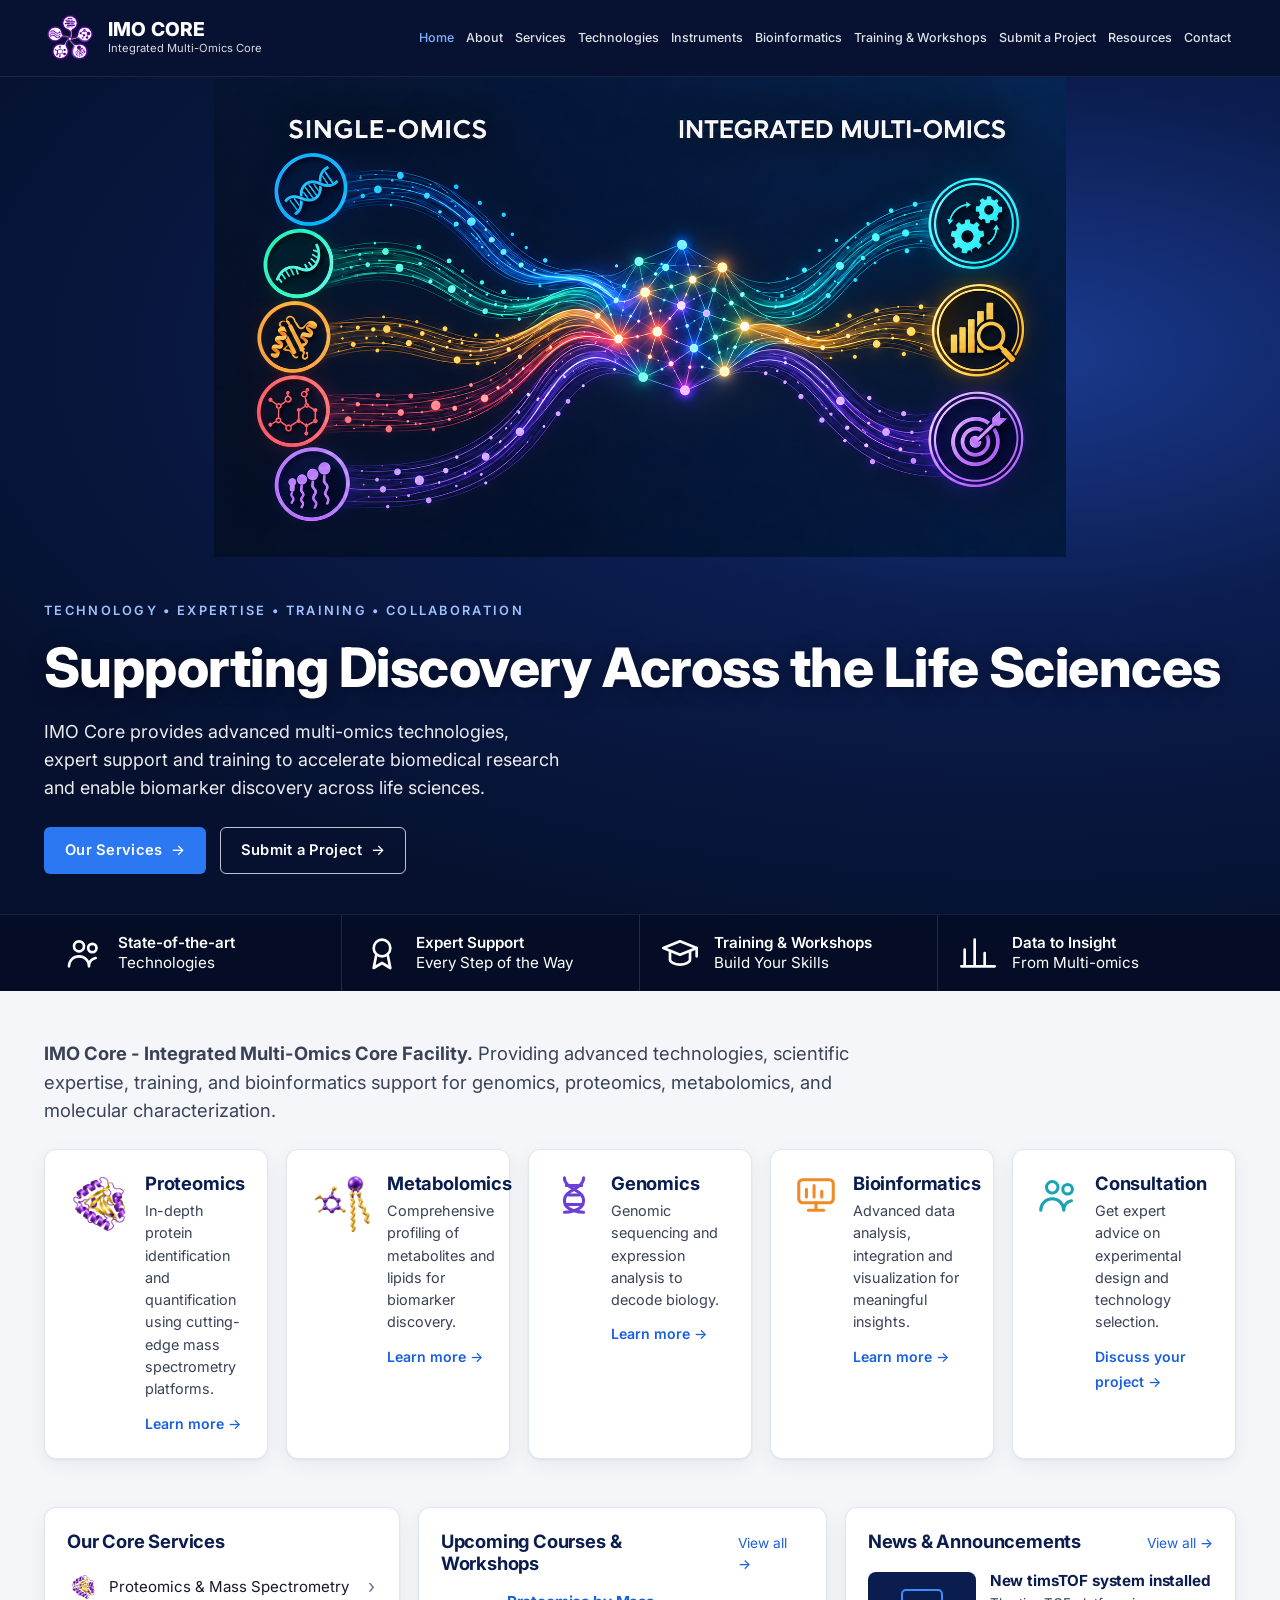
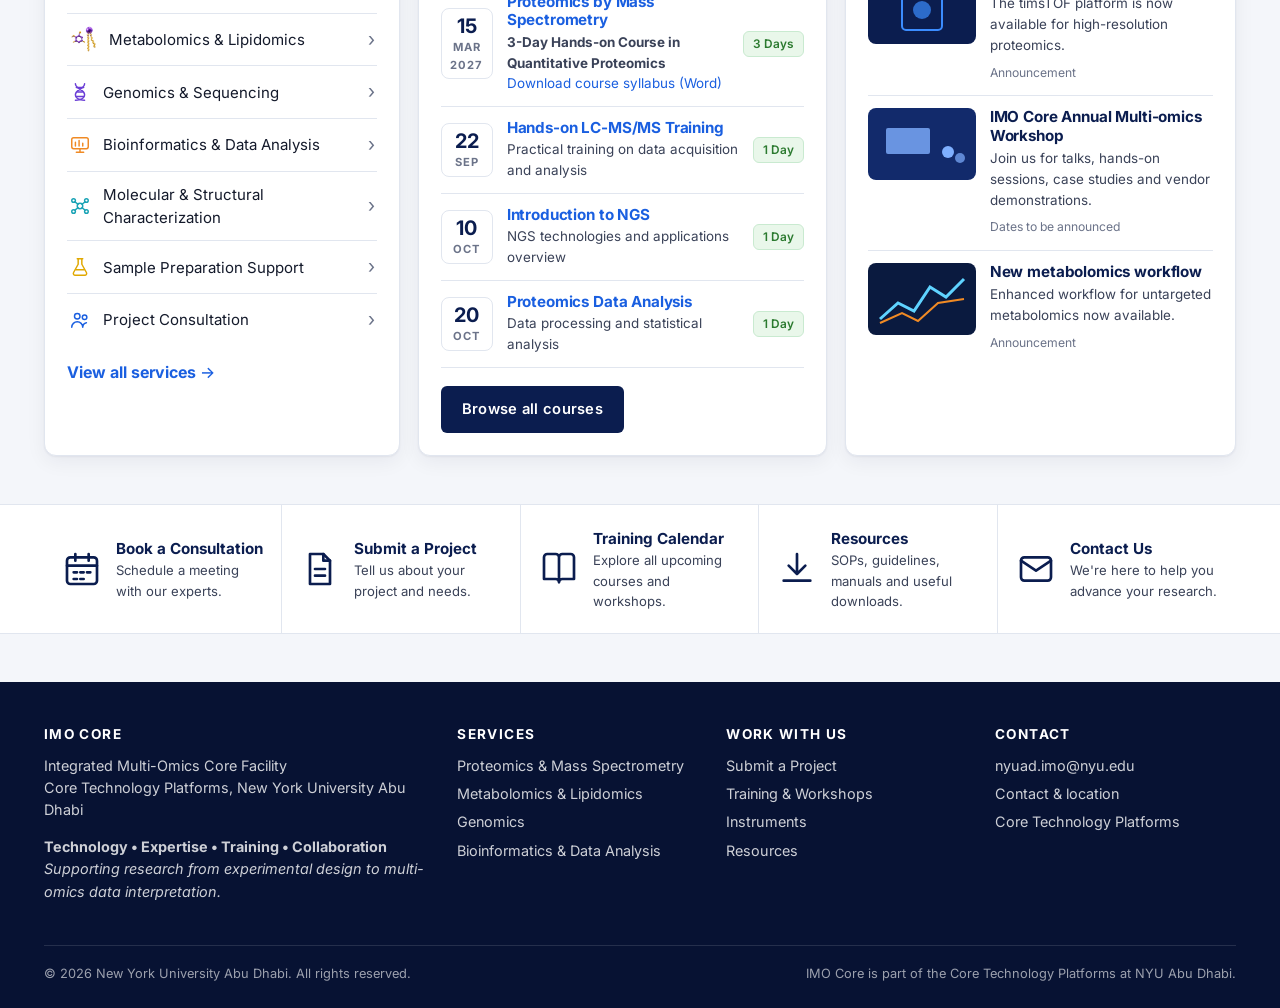
==== index.html @ 2837307b "Use 3D metabolite and lipid image for metabolomics" ====
<!DOCTYPE html>
<html lang="en">
<head>
<meta charset="utf-8">
<meta name="viewport" content="width=device-width, initial-scale=1">
<title>Home | IMO Core - NYU Abu Dhabi</title>
<meta name="description" content="IMO Core - Integrated Multi-Omics Core Facility at NYU Abu Dhabi. Advanced technologies, scientific expertise, training and bioinformatics support for genomics, proteomics, metabolomics and molecular characterization.">
<link rel="icon" type="image/png" href="assets/img/omics-network-logo.png">
<link rel="preconnect" href="https://fonts.googleapis.com">
<link rel="preconnect" href="https://fonts.gstatic.com" crossorigin>
<link href="https://fonts.googleapis.com/css2?family=Inter:wght@400;500;600;700;800&display=swap" rel="stylesheet">
<link rel="stylesheet" href="assets/css/style.css">
</head>
<body class="home-page">
<a class="visually-hidden" href="#main">Skip to content</a>
<header class="site-header">
  <div class="wrap">
    <a class="brand" href="index.html">
      <img class="brand-mark" src="assets/img/omics-network-logo.png" width="1254" height="1254" alt="IMO Core logo">
      <span><span class="brand-name">IMO CORE</span><span class="brand-sub">Integrated Multi-Omics Core</span></span>
    </a>
    <button class="nav-toggle" aria-expanded="false" aria-controls="nav">Menu</button>
    <nav class="nav" id="nav" aria-label="Main">
      <a href="index.html" class=active>Home</a><a href="about.html">About</a><a href="services.html">Services</a><a href="technologies.html">Technologies</a><a href="instruments.html">Instruments</a><a href="bioinformatics.html">Bioinformatics</a><a href="training.html">Training & Workshops</a><a href="submit-project.html">Submit a Project</a><a href="resources.html">Resources</a><a href="contact.html">Contact</a>
    </nav>
  </div>
</header>
<main id="main">

<section class="hero">
  <img class="hero-art" src="assets/img/multi-omics-cover.png" alt="Five single-omics streams converge into one network for integrated multi-omics analysis." width="1672" height="941" fetchpriority="high">
  <div class="wrap">
    <span class="hero-tagline">Technology &bull; Expertise &bull; Training &bull; Collaboration</span>
    <h1>Supporting Discovery Across the Life Sciences</h1>
    <p>IMO Core provides advanced multi-omics technologies, expert support and training to accelerate biomedical research and enable biomarker discovery across life sciences.</p>
    <div class="hero-actions">
      <a class="btn btn-primary arrow" href="services.html">Our Services </a>
      <a class="btn btn-outline arrow" href="submit-project.html">Submit a Project </a>
    </div>
  </div>
  <div class="feature-strip">
    <div class="wrap">
      <div class="feature"><svg class="" viewBox="0 0 24 24" fill="none" stroke="#fff" stroke-width="1.6" stroke-linecap="round" stroke-linejoin="round" aria-hidden="true"><circle cx="9" cy="8" r="3"/><circle cx="17" cy="9" r="2.5"/><path d="M3 20c0-3.5 2.7-6 6-6s6 2.5 6 6M15 20c0-2.6 1.6-4.5 4-5"/></svg><span><strong>State-of-the-art</strong>Technologies</span></div>
      <div class="feature"><svg class="" viewBox="0 0 24 24" fill="none" stroke="#fff" stroke-width="1.6" stroke-linecap="round" stroke-linejoin="round" aria-hidden="true"><circle cx="12" cy="9" r="5"/><path d="M8.5 13.5 7 21l5-3 5 3-1.5-7.5"/></svg><span><strong>Expert Support</strong>Every Step of the Way</span></div>
      <div class="feature"><svg class="" viewBox="0 0 24 24" fill="none" stroke="#fff" stroke-width="1.6" stroke-linecap="round" stroke-linejoin="round" aria-hidden="true"><path d="M2 9l10-4 10 4-10 4z"/><path d="M6 11v5c0 1.5 3 3 6 3s6-1.5 6-3v-5M22 9v5"/></svg><span><strong>Training &amp; Workshops</strong>Build Your Skills</span></div>
      <div class="feature"><svg class="" viewBox="0 0 24 24" fill="none" stroke="#fff" stroke-width="1.6" stroke-linecap="round" stroke-linejoin="round" aria-hidden="true"><path d="M4 20V10M10 20V4M16 20v-8M22 20H2"/></svg><span><strong>Data to Insight</strong>From Multi-omics</span></div>
    </div>
  </div>
</section>

<section class="section">
  <div class="wrap">
    <p class="lead" style="max-width:860px;margin-bottom:24px"><strong>IMO Core - Integrated Multi-Omics Core Facility.</strong> Providing advanced technologies, scientific expertise, training, and bioinformatics support for genomics, proteomics, metabolomics, and molecular characterization.</p>
    <div class="grid grid-5">
  <div class="card area-card">
    <img class="proteomics-icon" src="assets/img/proteomics-protein-3d.png" width="56" height="56" alt="" loading="lazy">
    <div><h3>Proteomics</h3><p>In-depth protein identification and quantification using cutting-edge mass spectrometry platforms.</p><a class="more arrow" href="services.html#proteomics">Learn more </a></div>
  </div>
  <div class="card area-card">
    <img class="metabolomics-icon" src="assets/img/metabolomics-lipidomics-3d.png" width="56" height="56" alt="" loading="lazy">
    <div><h3>Metabolomics</h3><p>Comprehensive profiling of metabolites and lipids for biomarker discovery.</p><a class="more arrow" href="services.html#metabolomics">Learn more </a></div>
  </div>
  <div class="card area-card">
    <svg class="" viewBox="0 0 24 24" fill="none" stroke="#6b3fd6" stroke-width="1.6" stroke-linecap="round" stroke-linejoin="round" aria-hidden="true"><path d="M7 3c0 6 10 6 10 12s-10 6-10 6M17 3c0 6-10 6-10 12s10 6 10 6"/><path d="M8 7h8M8 17h8M9.5 12h5"/></svg>
    <div><h3>Genomics</h3><p>Genomic sequencing and expression analysis to decode biology.</p><a class="more arrow" href="services.html#genomics">Learn more </a></div>
  </div>
  <div class="card area-card">
    <svg class="" viewBox="0 0 24 24" fill="none" stroke="#f08a24" stroke-width="1.6" stroke-linecap="round" stroke-linejoin="round" aria-hidden="true"><rect x="3" y="4" width="18" height="12" rx="2"/><path d="M8 20h8M12 16v4M7 13V9M11 13V7M15 13v-3"/></svg>
    <div><h3>Bioinformatics</h3><p>Advanced data analysis, integration and visualization for meaningful insights.</p><a class="more arrow" href="bioinformatics.html">Learn more </a></div>
  </div>
  <div class="card area-card">
    <svg class="" viewBox="0 0 24 24" fill="none" stroke="#19a3b5" stroke-width="1.6" stroke-linecap="round" stroke-linejoin="round" aria-hidden="true"><circle cx="9" cy="8" r="3"/><circle cx="17" cy="9" r="2.5"/><path d="M3 20c0-3.5 2.7-6 6-6s6 2.5 6 6M15 20c0-2.6 1.6-4.5 4-5"/></svg>
    <div><h3>Consultation</h3><p>Get expert advice on experimental design and technology selection.</p><a class="more arrow" href="submit-project.html">Discuss your project </a></div>
  </div></div>
  </div>
</section>

<section class="section" style="padding-top:0">
  <div class="wrap home-cols">
    <div class="card">
      <h3 style="color:var(--navy-800)">Our Core Services</h3>
      <ul class="list-links">
        <li><a href="services.html#proteomics"><img class="proteomics-icon" src="assets/img/proteomics-protein-3d.png" width="56" height="56" alt="" loading="lazy"> Proteomics &amp; Mass Spectrometry</a></li>
        <li><a href="services.html#metabolomics"><img class="metabolomics-icon" src="assets/img/metabolomics-lipidomics-3d.png" width="56" height="56" alt="" loading="lazy"> Metabolomics &amp; Lipidomics</a></li>
        <li><a href="services.html#genomics"><svg class="" viewBox="0 0 24 24" fill="none" stroke="#6b3fd6" stroke-width="1.6" stroke-linecap="round" stroke-linejoin="round" aria-hidden="true"><path d="M7 3c0 6 10 6 10 12s-10 6-10 6M17 3c0 6-10 6-10 12s10 6 10 6"/><path d="M8 7h8M8 17h8M9.5 12h5"/></svg> Genomics &amp; Sequencing</a></li>
        <li><a href="bioinformatics.html"><svg class="" viewBox="0 0 24 24" fill="none" stroke="#f08a24" stroke-width="1.6" stroke-linecap="round" stroke-linejoin="round" aria-hidden="true"><rect x="3" y="4" width="18" height="12" rx="2"/><path d="M8 20h8M12 16v4M7 13V9M11 13V7M15 13v-3"/></svg> Bioinformatics &amp; Data Analysis</a></li>
        <li><a href="services.html#molecular"><svg class="" viewBox="0 0 24 24" fill="none" stroke="#19a3b5" stroke-width="1.6" stroke-linecap="round" stroke-linejoin="round" aria-hidden="true"><circle cx="12" cy="12" r="3"/><circle cx="5" cy="6" r="2"/><circle cx="19" cy="6" r="2"/><circle cx="5" cy="18" r="2"/><circle cx="19" cy="18" r="2"/><path d="M6.5 7.5l3.3 2.6M17.5 7.5l-3.3 2.6M6.5 16.5l3.3-2.6M17.5 16.5l-3.3-2.6"/></svg> Molecular &amp; Structural Characterization</a></li>
        <li><a href="services.html#sample-prep"><svg class="" viewBox="0 0 24 24" fill="none" stroke="#e0a800" stroke-width="1.6" stroke-linecap="round" stroke-linejoin="round" aria-hidden="true"><path d="M9 3h6M10 3v6l-5 9a2 2 0 0 0 1.8 3h10.4a2 2 0 0 0 1.8-3l-5-9V3"/><path d="M7.5 15h9"/></svg> Sample Preparation Support</a></li>
        <li><a href="submit-project.html"><svg class="" viewBox="0 0 24 24" fill="none" stroke="#1a5fe0" stroke-width="1.6" stroke-linecap="round" stroke-linejoin="round" aria-hidden="true"><circle cx="9" cy="8" r="3"/><circle cx="17" cy="9" r="2.5"/><path d="M3 20c0-3.5 2.7-6 6-6s6 2.5 6 6M15 20c0-2.6 1.6-4.5 4-5"/></svg> Project Consultation</a></li>
      </ul>
      <p style="margin:14px 0 0"><a class="arrow" href="services.html"><strong>View all services </strong></a></p>
    </div>
    <div class="card">
      <div class="section-head" style="margin-bottom:6px"><h3 style="color:var(--navy-800);margin:0">Upcoming Courses &amp; Workshops</h3><a class="arrow" href="training.html#upcoming" style="font-size:.86rem">View all </a></div>
      
    <div class="event">
      <div class="date-chip" aria-label="15 March 2027"><b>15</b><span>MAR 2027</span></div>
      <div><h4><a href="training.html#upcoming">Proteomics by Mass Spectrometry</a></h4><p><strong>3-Day Hands-on Course in Quantitative Proteomics</strong></p><p><a href="assets/documents/proteomics-by-mass-spectrometry-syllabus.docx" download>Download course syllabus (Word)</a></p></div>
      <span class="tag">3 Days</span>
    </div>
    <div class="event">
      <div class="date-chip"><b>22</b><span>SEP</span></div>
      <div><h4><a href="training.html#upcoming">Hands-on LC-MS/MS Training</a></h4><p>Practical training on data acquisition and analysis</p></div>
      <span class="tag">1 Day</span>
    </div>
    <div class="event">
      <div class="date-chip"><b>10</b><span>OCT</span></div>
      <div><h4><a href="training.html#upcoming">Introduction to NGS</a></h4><p>NGS technologies and applications overview</p></div>
      <span class="tag">1 Day</span>
    </div>
    <div class="event">
      <div class="date-chip"><b>20</b><span>OCT</span></div>
      <div><h4><a href="training.html#upcoming">Proteomics Data Analysis</a></h4><p>Data processing and statistical analysis</p></div>
      <span class="tag">1 Day</span>
    </div>
      <p style="margin:18px 0 0"><a class="btn btn-dark" href="training.html">Browse all courses</a></p>
    </div>
    <div class="card">
      <div class="section-head" style="margin-bottom:6px"><h3 style="color:var(--navy-800);margin:0">News &amp; Announcements</h3><a class="arrow" href="resources.html#news" style="font-size:.86rem">View all </a></div>
      <div class="news-item"><div class="news-thumb"><svg viewBox="0 0 108 72" aria-hidden="true"><rect width="108" height="72" fill="#0b1d4f"/><rect x="34" y="18" width="40" height="40" rx="4" fill="none" stroke="#3b8cff" stroke-width="2"/><circle cx="54" cy="38" r="9" fill="#3b8cff" opacity=".7"/></svg></div><div><h4>New timsTOF system installed</h4><p>The timsTOF platform is now available for high-resolution proteomics.</p><time>Announcement</time></div></div>
      <div class="news-item"><div class="news-thumb"><svg viewBox="0 0 108 72" aria-hidden="true"><rect width="108" height="72" fill="#122a6b"/><rect x="18" y="20" width="44" height="26" rx="2" fill="#7fb0ff" opacity=".8"/><circle cx="80" cy="44" r="6" fill="#7fb0ff"/><circle cx="92" cy="50" r="5" fill="#7fb0ff" opacity=".7"/></svg></div><div><h4>IMO Core Annual Multi-omics Workshop</h4><p>Join us for talks, hands-on sessions, case studies and vendor demonstrations.</p><time>Dates to be announced</time></div></div>
      <div class="news-item"><div class="news-thumb"><svg viewBox="0 0 108 72" aria-hidden="true"><rect width="108" height="72" fill="#0a1a3f"/><path d="M12 56 L30 40 L46 48 L62 24 L78 34 L96 16" fill="none" stroke="#5fd3ff" stroke-width="3"/><path d="M12 60 L34 50 L50 58 L70 40 L96 36" fill="none" stroke="#f08a24" stroke-width="2"/></svg></div><div><h4>New metabolomics workflow</h4><p>Enhanced workflow for untargeted metabolomics now available.</p><time>Announcement</time></div></div>
    </div>
  </div>
</section>

<section class="section-alt">
  <div class="wrap quick-links">
    <a class="quick-link" href="contact.html#consultation"><svg class="" viewBox="0 0 24 24" fill="none" stroke="#0b1d4f" stroke-width="1.6" stroke-linecap="round" stroke-linejoin="round" aria-hidden="true"><rect x="3" y="5" width="18" height="16" rx="2"/><path d="M3 10h18M8 3v4M16 3v4M7 14h2M11 14h2M15 14h2M7 18h2M11 18h2"/></svg><span><strong>Book a Consultation</strong>Schedule a meeting with our experts.</span></a>
    <a class="quick-link" href="submit-project.html"><svg class="" viewBox="0 0 24 24" fill="none" stroke="#0b1d4f" stroke-width="1.6" stroke-linecap="round" stroke-linejoin="round" aria-hidden="true"><path d="M6 3h8l4 4v14H6z"/><path d="M14 3v4h4M9 12h6M9 16h6"/></svg><span><strong>Submit a Project</strong>Tell us about your project and needs.</span></a>
    <a class="quick-link" href="training.html#upcoming"><svg class="" viewBox="0 0 24 24" fill="none" stroke="#0b1d4f" stroke-width="1.6" stroke-linecap="round" stroke-linejoin="round" aria-hidden="true"><path d="M3 5a2 2 0 0 1 2-2h5a2 2 0 0 1 2 2v15a2 2 0 0 0-2-2H3zM21 5a2 2 0 0 0-2-2h-5a2 2 0 0 0-2 2v15a2 2 0 0 1 2-2h7z"/></svg><span><strong>Training Calendar</strong>Explore all upcoming courses and workshops.</span></a>
    <a class="quick-link" href="resources.html"><svg class="" viewBox="0 0 24 24" fill="none" stroke="#0b1d4f" stroke-width="1.6" stroke-linecap="round" stroke-linejoin="round" aria-hidden="true"><path d="M12 3v12M7 10l5 5 5-5M4 19h16"/></svg><span><strong>Resources</strong>SOPs, guidelines, manuals and useful downloads.</span></a>
    <a class="quick-link" href="contact.html"><svg class="" viewBox="0 0 24 24" fill="none" stroke="#0b1d4f" stroke-width="1.6" stroke-linecap="round" stroke-linejoin="round" aria-hidden="true"><rect x="3" y="5" width="18" height="14" rx="2"/><path d="M3 7l9 6 9-6"/></svg><span><strong>Contact Us</strong>We're here to help you advance your research.</span></a>
  </div>
</section>

</main>
<footer class="site-footer">
  <div class="wrap">
    <div class="cols">
      <div>
        <h4>IMO Core</h4>
        <p>Integrated Multi-Omics Core Facility<br>Core Technology Platforms, New York University Abu Dhabi</p>
        <p><strong>Technology &bull; Expertise &bull; Training &bull; Collaboration</strong><br><em>Supporting research from experimental design to multi-omics data interpretation.</em></p>
      </div>
      <div>
        <h4>Services</h4>
        <ul>
          <li><a href="services.html#proteomics">Proteomics &amp; Mass Spectrometry</a></li>
          <li><a href="services.html#metabolomics">Metabolomics &amp; Lipidomics</a></li>
          <li><a href="services.html#genomics">Genomics</a></li>
          <li><a href="bioinformatics.html">Bioinformatics &amp; Data Analysis</a></li>
        </ul>
      </div>
      <div>
        <h4>Work with us</h4>
        <ul>
          <li><a href="submit-project.html">Submit a Project</a></li>
          <li><a href="training.html">Training &amp; Workshops</a></li>
          <li><a href="instruments.html">Instruments</a></li>
          <li><a href="resources.html">Resources</a></li>
        </ul>
      </div>
      <div>
        <h4>Contact</h4>
        <ul>
          <li><a href="mailto:" data-site-email>email</a></li>
          <li><a href="contact.html">Contact &amp; location</a></li>
          <li><a href="https://nyuad.nyu.edu/en/research/facilities-and-support/core-technology-platforms.html" target="_blank" rel="noopener">Core Technology Platforms</a></li>
        </ul>
      </div>
    </div>
    <div class="legal">
      <span>&copy; <span data-year></span> New York University Abu Dhabi. All rights reserved.</span>
      <span>IMO Core is part of the Core Technology Platforms at NYU Abu Dhabi.</span>
    </div>
  </div>
</footer>
<script src="assets/js/main.js"></script>
</body>
</html>
---- assets/css/style.css ----
/* MPM Core website styles */
:root {
  --navy-900: #071233;
  --navy-800: #0b1d4f;
  --navy-700: #12296b;
  --blue-600: #1a5fe0;
  --blue-500: #2b78f2;
  --blue-100: #e3edff;
  --ink-900: #141a2b;
  --ink-700: #3a4258;
  --ink-500: #6b7389;
  --line: #e1e6ef;
  --bg: #f4f6fa;
  --card: #ffffff;
  --green: #4caf50;
  --purple: #6b3fd6;
  --orange: #f08a24;
  --teal: #19a3b5;
  --radius: 12px;
  --shadow: 0 1px 2px rgba(10, 20, 50, 0.05), 0 6px 20px rgba(10, 20, 50, 0.06);
  --max: 1240px;
}

* { box-sizing: border-box; }
html { scroll-behavior: smooth; }
body {
  margin: 0;
  font-family: "Inter", system-ui, -apple-system, "Segoe UI", Roboto, Helvetica, Arial, sans-serif;
  color: var(--ink-900);
  background: var(--bg);
  line-height: 1.55;
  -webkit-font-smoothing: antialiased;
}
a { color: var(--blue-600); text-decoration: none; }
a:hover { text-decoration: underline; }
img, svg { max-width: 100%; }
h1, h2, h3, h4 { line-height: 1.2; margin: 0 0 0.5em; letter-spacing: -0.01em; }
h1 { font-size: 2.6rem; font-weight: 800; }
h2 { font-size: 1.75rem; font-weight: 700; }
h3 { font-size: 1.15rem; font-weight: 700; }
p { margin: 0 0 1em; }
ul { padding-left: 1.2em; }
.wrap { max-width: var(--max); margin: 0 auto; padding: 0 24px; }
.muted { color: var(--ink-500); }
.lead { font-size: 1.15rem; color: var(--ink-700); }
.visually-hidden { position: absolute; width: 1px; height: 1px; overflow: hidden; clip: rect(0 0 0 0); white-space: nowrap; }

/* Buttons */
.btn {
  display: inline-flex; align-items: center; gap: 8px;
  padding: 11px 20px; border-radius: 6px; font-weight: 600; font-size: 0.92rem;
  letter-spacing: 0.02em; border: 1.5px solid transparent; cursor: pointer;
  transition: background .15s, color .15s, border-color .15s;
}
.btn:hover { text-decoration: none; }
.btn-primary { background: var(--blue-500); color: #fff; }
.btn-primary:hover { background: var(--blue-600); }
.btn-outline { border-color: rgba(255,255,255,.75); color: #fff; }
.btn-outline:hover { background: rgba(255,255,255,.12); }
.btn-dark { background: var(--navy-800); color: #fff; }
.btn-dark:hover { background: var(--navy-700); }
.btn-ghost { border-color: var(--line); color: var(--navy-800); background: #fff; }
.btn-ghost:hover { border-color: var(--blue-500); color: var(--blue-600); }
.arrow::after { content: "→"; font-weight: 500; }

/* Header */
.site-header {
  background: var(--navy-900); color: #fff; position: sticky; top: 0; z-index: 50;
  border-bottom: 1px solid rgba(255,255,255,.08);
}
.home-page .site-header { position: relative; }
.site-header .wrap { display: flex; align-items: center; gap: 24px; height: 76px; }
.brand { display: flex; align-items: center; gap: 12px; color: #fff; }
.brand:hover { text-decoration: none; }
.brand-mark { width: 52px; height: 52px; object-fit: contain; flex-shrink: 0; }
.brand > span { display: flex; flex-direction: column; white-space: nowrap; }
.brand-name { font-weight: 800; font-size: 1.2rem; letter-spacing: 0.01em; line-height: 1.1; }
.brand-sub { font-size: 0.7rem; opacity: .85; }
.nav { margin-left: auto; display: flex; align-items: center; gap: 2px; }
.nav a {
  color: rgba(255,255,255,.88); font-size: 0.84rem; font-weight: 500;
  padding: 8px 7px; border-radius: 6px; white-space: nowrap;
}
@media (max-width: 1280px) and (min-width: 1101px) { .nav a { font-size: .78rem; padding: 8px 5px; } }
.nav a:hover { color: #fff; background: rgba(255,255,255,.08); text-decoration: none; }
.nav a.active { color: #7fb0ff; }
.nav-toggle {
  display: none; margin-left: auto; background: none; border: 1px solid rgba(255,255,255,.3);
  color: #fff; border-radius: 6px; padding: 8px 10px; font-size: 1rem; cursor: pointer;
}

/* Hero */
.hero {
  position: relative; color: #fff; overflow: hidden;
  background: radial-gradient(1200px 600px at 80% 30%, #1b3a8f 0%, #0b1d4f 45%, #06112f 100%);
}
.hero-art { display: block; width: 96%; height: auto; max-height: 480px; margin: 0 auto; object-fit: contain; }
.hero > .wrap { position: relative; padding: 40px 24px; max-width: var(--max); }
.hero h1 { font-size: clamp(2.2rem, 4.5vw, 3.4rem); text-shadow: 0 2px 20px rgba(0,0,0,.4); margin-bottom: 18px; }
.hero p { max-width: 520px; font-size: 1.12rem; color: rgba(255,255,255,.92); margin-bottom: 26px; }
.hero-actions { display: flex; gap: 14px; flex-wrap: wrap; }
.hero-tagline { display: inline-block; font-size: .8rem; letter-spacing: .18em; text-transform: uppercase; color: #9ec2ff; font-weight: 600; margin-bottom: 14px; }

.feature-strip { background: rgba(5, 12, 36, .78); backdrop-filter: blur(4px); border-top: 1px solid rgba(255,255,255,.08); position: relative; }
.feature-strip .wrap { display: grid; grid-template-columns: repeat(4, 1fr); }
.feature { display: flex; align-items: center; gap: 14px; padding: 18px 20px; color: #fff; border-right: 1px solid rgba(255,255,255,.12); }
.feature:last-child { border-right: 0; }
.feature svg { width: 40px; height: 40px; flex-shrink: 0; }
.feature span { font-size: .95rem; line-height: 1.3; }
.feature strong { display: block; font-weight: 600; }

/* Sections */
.section { padding: 48px 0; }
.section-tight { padding: 28px 0; }
.section-head { display: flex; align-items: baseline; justify-content: space-between; gap: 16px; margin-bottom: 22px; }
.section-head h2 { margin: 0; }
.section-alt { background: #fff; border-top: 1px solid var(--line); border-bottom: 1px solid var(--line); }

/* Cards */
.card {
  background: var(--card); border: 1px solid var(--line); border-radius: var(--radius);
  padding: 22px; box-shadow: var(--shadow);
}
.grid { display: grid; gap: 18px; }
.grid-2 { grid-template-columns: repeat(2, 1fr); }
.grid-3 { grid-template-columns: repeat(3, 1fr); }
.grid-4 { grid-template-columns: repeat(4, 1fr); }
.grid-5 { grid-template-columns: repeat(5, 1fr); }

.area-card { display: flex; gap: 14px; align-items: flex-start; }
.area-card svg { width: 46px; height: 46px; flex-shrink: 0; }
.proteomics-icon, .metabolomics-icon { width: 56px; height: 56px; object-fit: contain; vertical-align: middle; flex-shrink: 0; }
.area-card .proteomics-icon, .area-card .metabolomics-icon { width: 64px; height: 64px; }
.list-links .proteomics-icon, .list-links .metabolomics-icon { width: 28px; height: 28px; }
.area-card h3 { color: var(--navy-800); margin-bottom: 6px; }
.area-card p { font-size: .9rem; color: var(--ink-700); margin-bottom: 10px; }
.area-card a.more { font-size: .88rem; font-weight: 600; }

.home-cols { display: grid; grid-template-columns: 1fr 1.15fr 1.1fr; gap: 18px; }
.list-links { list-style: none; padding: 0; margin: 0; }
.list-links li { border-bottom: 1px solid var(--line); }
.list-links li:last-child { border-bottom: 0; }
.list-links a { display: flex; align-items: center; gap: 12px; padding: 11px 2px; color: var(--ink-900); font-size: .94rem; }
.list-links a:hover { color: var(--blue-600); text-decoration: none; }
.list-links a::after { content: "›"; margin-left: auto; color: var(--ink-500); font-size: 1.2rem; }
.list-links svg { width: 22px; height: 22px; flex-shrink: 0; }

.event { display: flex; gap: 14px; align-items: center; padding: 12px 0; border-bottom: 1px solid var(--line); }
.event:last-child { border-bottom: 0; }
.date-chip {
  width: 52px; flex-shrink: 0; text-align: center; border: 1px solid var(--line); border-radius: 8px; padding: 6px 0;
  background: #fff; line-height: 1.1;
}
.date-chip b { display: block; font-size: 1.25rem; color: var(--navy-800); }
.date-chip span { font-size: .7rem; font-weight: 700; letter-spacing: .08em; color: var(--ink-500); }
.event h4 { margin: 0 0 2px; font-size: .95rem; color: var(--navy-800); }
.event p { margin: 0; font-size: .84rem; color: var(--ink-700); }
.tag { margin-left: auto; font-size: .74rem; font-weight: 600; color: #2b7a2f; background: #e9f7ea; border: 1px solid #c9ead0; padding: 3px 9px; border-radius: 6px; white-space: nowrap; }

.news-item { display: flex; gap: 14px; padding: 12px 0; border-bottom: 1px solid var(--line); }
.news-item:last-child { border-bottom: 0; }
.news-thumb { width: 108px; height: 72px; border-radius: 8px; flex-shrink: 0; overflow: hidden; }
.news-thumb svg { width: 100%; height: 100%; display: block; }
.news-item h4 { margin: 0 0 3px; font-size: .95rem; color: var(--navy-800); }
.news-item p { margin: 0 0 3px; font-size: .84rem; color: var(--ink-700); }
.news-item time { font-size: .76rem; color: var(--ink-500); }

.quick-links { display: grid; grid-template-columns: repeat(5, 1fr); }
.quick-link { display: flex; gap: 14px; align-items: center; padding: 22px 18px; border-right: 1px solid var(--line); color: var(--ink-900); }
.quick-link:last-child { border-right: 0; }
.quick-link:hover { text-decoration: none; background: var(--blue-100); }
.quick-link svg { width: 40px; height: 40px; flex-shrink: 0; }
.quick-link strong { display: block; color: var(--navy-800); font-size: .95rem; }
.quick-link span { font-size: .82rem; color: var(--ink-700); }

/* Page header */
.page-head { background: linear-gradient(135deg, var(--navy-900), var(--navy-700)); color: #fff; padding: 52px 0 44px; }
.page-head h1 { font-size: clamp(2rem, 3.6vw, 2.8rem); margin-bottom: 10px; }
.page-head p { max-width: 720px; font-size: 1.1rem; color: rgba(255,255,255,.9); margin: 0; }
.crumbs { font-size: .8rem; color: #9ec2ff; margin-bottom: 12px; letter-spacing: .04em; }
.crumbs a { color: #9ec2ff; }

/* Content */
.prose { max-width: 820px; }
.prose h2 { margin-top: 1.6em; color: var(--navy-800); }
.prose h3 { margin-top: 1.3em; color: var(--navy-800); }
.two-col { display: grid; grid-template-columns: 1fr 340px; gap: 28px; align-items: start; }
.aside .card + .card { margin-top: 18px; }
.aside h3 { color: var(--navy-800); }

.service-block h3 { display: flex; align-items: center; gap: 10px; color: var(--navy-800); }
.service-block h3 svg { width: 30px; height: 30px; }
.service-block ul { columns: 1; margin: 8px 0 0; padding-left: 1.1em; }
.service-block li { margin: 4px 0; font-size: .94rem; }
.service-block .foot { margin-top: 14px; display: flex; gap: 14px; flex-wrap: wrap; font-size: .88rem; font-weight: 600; }

.instrument-card { display: flex; flex-direction: column; }
.instrument-visual { height: 150px; border-radius: 8px; margin-bottom: 16px; overflow: hidden; }
.instrument-visual svg { width: 100%; height: 100%; display: block; }
.instrument-card h3 { color: var(--navy-800); margin-bottom: 2px; }
.instrument-card .kind { font-size: .85rem; font-weight: 600; color: var(--blue-600); margin-bottom: 8px; }
.instrument-card p { font-size: .92rem; color: var(--ink-700); }
.instrument-card .apps { font-size: .88rem; }
.instrument-card .apps b { color: var(--ink-900); }
.instrument-card .foot { margin-top: auto; padding-top: 14px; display: flex; gap: 14px; font-size: .88rem; font-weight: 600; flex-wrap: wrap; }

table { width: 100%; border-collapse: collapse; background: #fff; border: 1px solid var(--line); border-radius: var(--radius); overflow: hidden; font-size: .94rem; }
th, td { text-align: left; padding: 11px 14px; border-bottom: 1px solid var(--line); vertical-align: top; }
th { background: var(--navy-800); color: #fff; font-weight: 600; font-size: .86rem; letter-spacing: .03em; }
tr:last-child td { border-bottom: 0; }
tbody tr:nth-child(even) td { background: #f9fafc; }
.pill { display: inline-block; font-size: .76rem; font-weight: 600; padding: 3px 9px; border-radius: 999px; background: var(--blue-100); color: var(--navy-800); white-space: nowrap; }

.callout { border-left: 4px solid var(--blue-500); background: var(--blue-100); padding: 18px 22px; border-radius: 0 var(--radius) var(--radius) 0; }
.callout h3 { margin-bottom: 6px; color: var(--navy-800); }
.callout p { margin-bottom: 10px; }

.steps { display: grid; grid-template-columns: repeat(5, 1fr); gap: 12px; counter-reset: step; }
.step { background: #fff; border: 1px solid var(--line); border-radius: var(--radius); padding: 16px; position: relative; }
.step::before { counter-increment: step; content: counter(step); display: inline-flex; width: 28px; height: 28px; align-items: center; justify-content: center; border-radius: 50%; background: var(--navy-800); color: #fff; font-weight: 700; font-size: .85rem; margin-bottom: 8px; }
.step strong { display: block; color: var(--navy-800); font-size: .95rem; }
.step span { font-size: .84rem; color: var(--ink-700); }

/* Forms */
form.card { padding: 28px; }
.field { margin-bottom: 16px; }
.field label { display: block; font-weight: 600; font-size: .9rem; margin-bottom: 6px; color: var(--navy-800); }
.field .hint { font-size: .8rem; color: var(--ink-500); margin-top: 4px; }
input[type=text], input[type=email], input[type=number], select, textarea {
  width: 100%; padding: 10px 12px; border: 1px solid #c9d1de; border-radius: 6px; font: inherit; font-size: .95rem; background: #fff; color: var(--ink-900);
}
textarea { min-height: 96px; resize: vertical; }
input:focus, select:focus, textarea:focus { outline: 2px solid var(--blue-500); outline-offset: 1px; border-color: var(--blue-500); }
.field-row { display: grid; grid-template-columns: 1fr 1fr; gap: 16px; }
.form-note { font-size: .84rem; color: var(--ink-500); margin-top: 12px; }
.form-status { margin-top: 14px; font-size: .92rem; font-weight: 600; color: #2b7a2f; display: none; }

.faq details { border: 1px solid var(--line); border-radius: 8px; background: #fff; padding: 12px 16px; margin-bottom: 10px; }
.faq summary { cursor: pointer; font-weight: 600; color: var(--navy-800); }
.faq details p { margin: 10px 0 0; font-size: .94rem; }

.resource-card h3 { display: flex; align-items: center; gap: 10px; color: var(--navy-800); }
.resource-card h3 svg { width: 26px; height: 26px; }
.resource-card ul { padding-left: 1.1em; margin: 6px 0 0; font-size: .92rem; }
.badge-soon { font-size: .7rem; font-weight: 700; letter-spacing: .06em; text-transform: uppercase; color: var(--ink-500); border: 1px solid var(--line); padding: 2px 7px; border-radius: 5px; margin-left: 6px; }

.cta-band { background: linear-gradient(135deg, var(--navy-800), var(--blue-600)); color: #fff; padding: 44px 0; }
.cta-band .wrap { display: flex; align-items: center; justify-content: space-between; gap: 24px; flex-wrap: wrap; }
.cta-band h2 { margin: 0 0 6px; }
.cta-band p { margin: 0; color: rgba(255,255,255,.9); }

/* Footer */
.site-footer { background: var(--navy-900); color: rgba(255,255,255,.8); padding: 44px 0 24px; margin-top: 48px; font-size: .9rem; }
.site-footer .cols { display: grid; grid-template-columns: 1.6fr 1fr 1fr 1fr; gap: 28px; margin-bottom: 28px; }
.site-footer h4 { color: #fff; font-size: .85rem; letter-spacing: .1em; text-transform: uppercase; margin-bottom: 12px; }
.site-footer ul { list-style: none; padding: 0; margin: 0; }
.site-footer li { margin: 6px 0; }
.site-footer a { color: rgba(255,255,255,.8); }
.site-footer a:hover { color: #fff; }
.site-footer .legal { border-top: 1px solid rgba(255,255,255,.12); padding-top: 18px; font-size: .8rem; color: rgba(255,255,255,.6); display: flex; justify-content: space-between; gap: 12px; flex-wrap: wrap; }

/* Responsive */
@media (max-width: 1100px) {
  .grid-5 { grid-template-columns: repeat(3, 1fr); }
  .quick-links { grid-template-columns: repeat(3, 1fr); }
  .quick-link:nth-child(3n) { border-right: 0; }
  .home-cols { grid-template-columns: 1fr 1fr; }
  .home-cols > :first-child { grid-column: 1 / -1; }
  .steps { grid-template-columns: repeat(3, 1fr); }
  .nav { display: none; position: absolute; top: 76px; left: 0; right: 0; background: var(--navy-900); flex-direction: column; align-items: stretch; padding: 10px 16px 16px; border-bottom: 1px solid rgba(255,255,255,.1); }
  .nav.open { display: flex; }
  .nav a { padding: 12px 10px; font-size: 1rem; }
  .nav-toggle { display: block; }
}
@media (max-width: 760px) {
  .grid-2, .grid-3, .grid-4, .grid-5 { grid-template-columns: 1fr; }
  .feature-strip .wrap { grid-template-columns: 1fr; }
  .feature { padding: 12px 20px; }
  .feature svg { width: 30px; height: 30px; }
  .feature { border-right: 0; border-bottom: 1px solid rgba(255,255,255,.12); }
  .home-cols { grid-template-columns: 1fr; }
  .quick-links { grid-template-columns: 1fr; }
  .quick-link { border-right: 0; border-bottom: 1px solid var(--line); }
  .two-col { grid-template-columns: 1fr; }
  .field-row { grid-template-columns: 1fr; }
  .steps { grid-template-columns: 1fr; }
  .site-footer .cols { grid-template-columns: 1fr 1fr; }
  .hero > .wrap { padding: 32px 20px; }
  .wrap { padding: 0 16px; }
  .section-head { flex-direction: column; align-items: flex-start; gap: 6px; }
  table { font-size: .88rem; }
  th, td { padding: 9px 10px; }
}
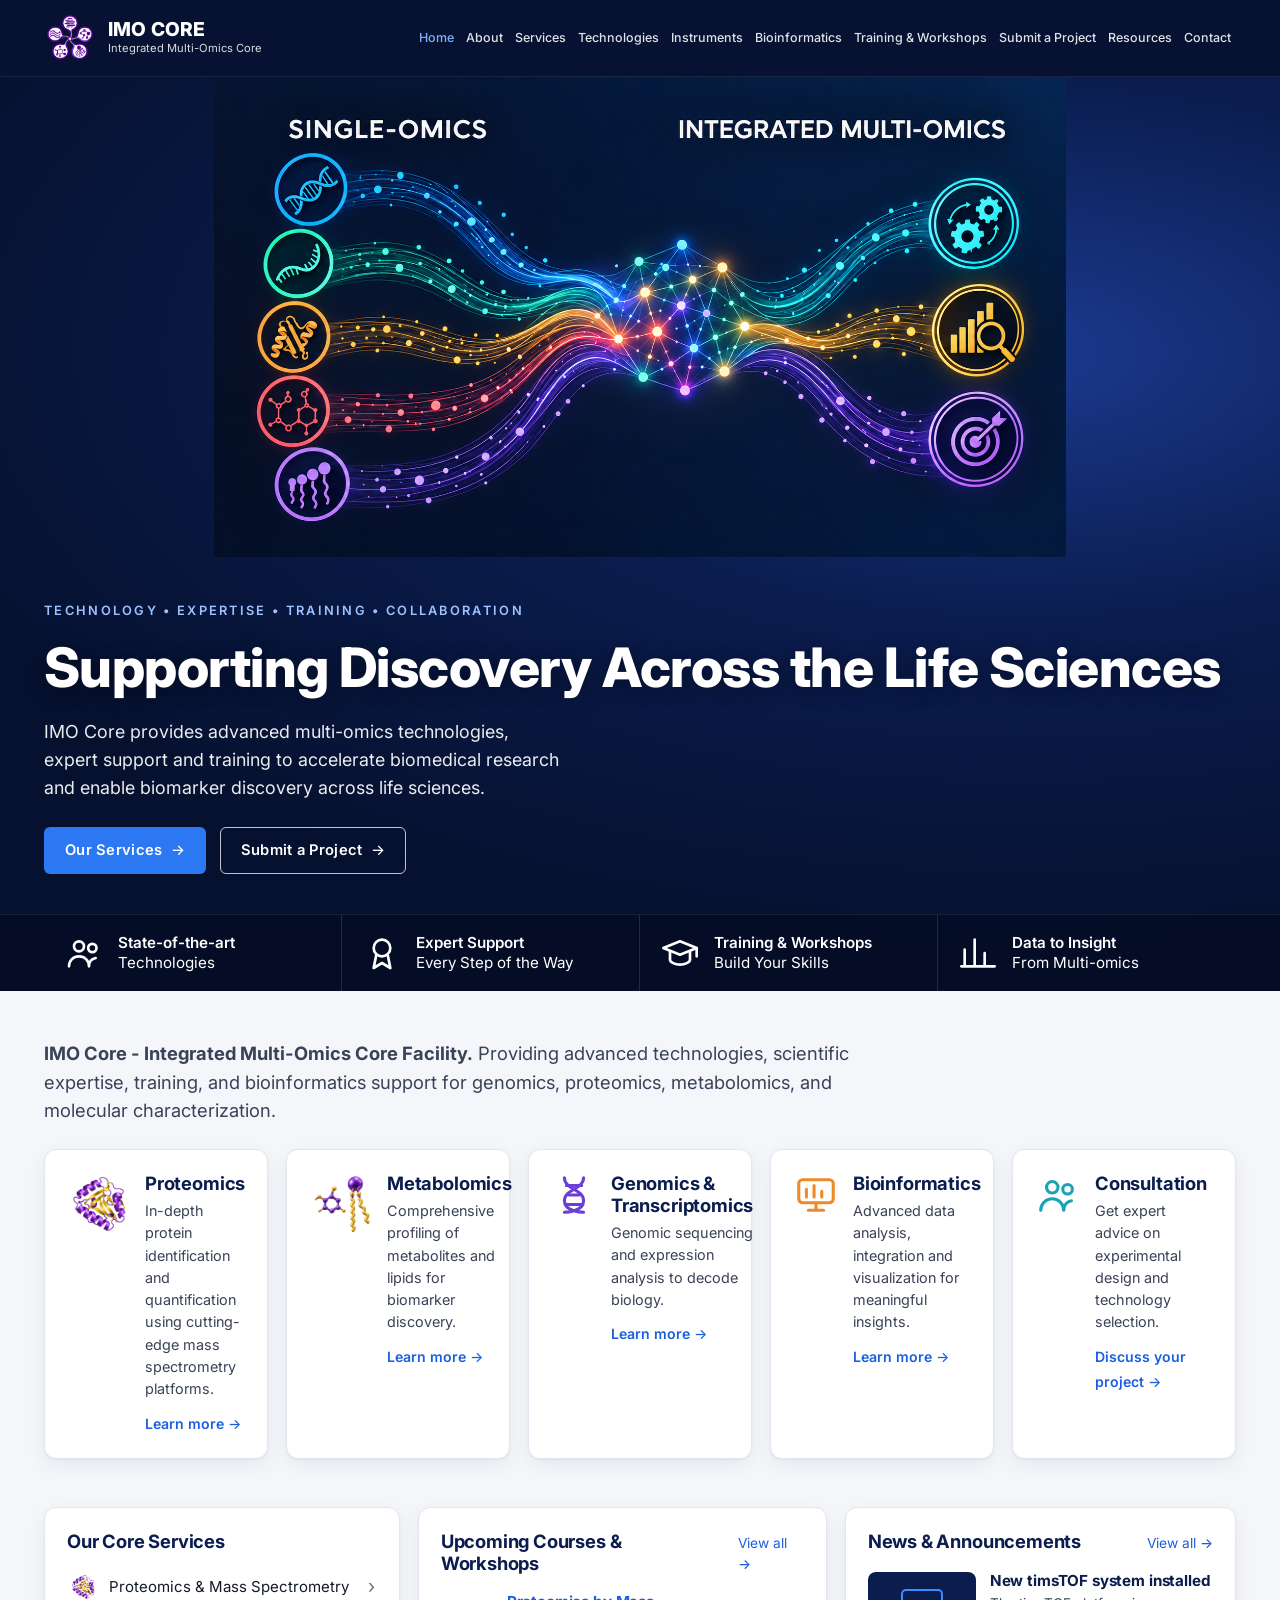
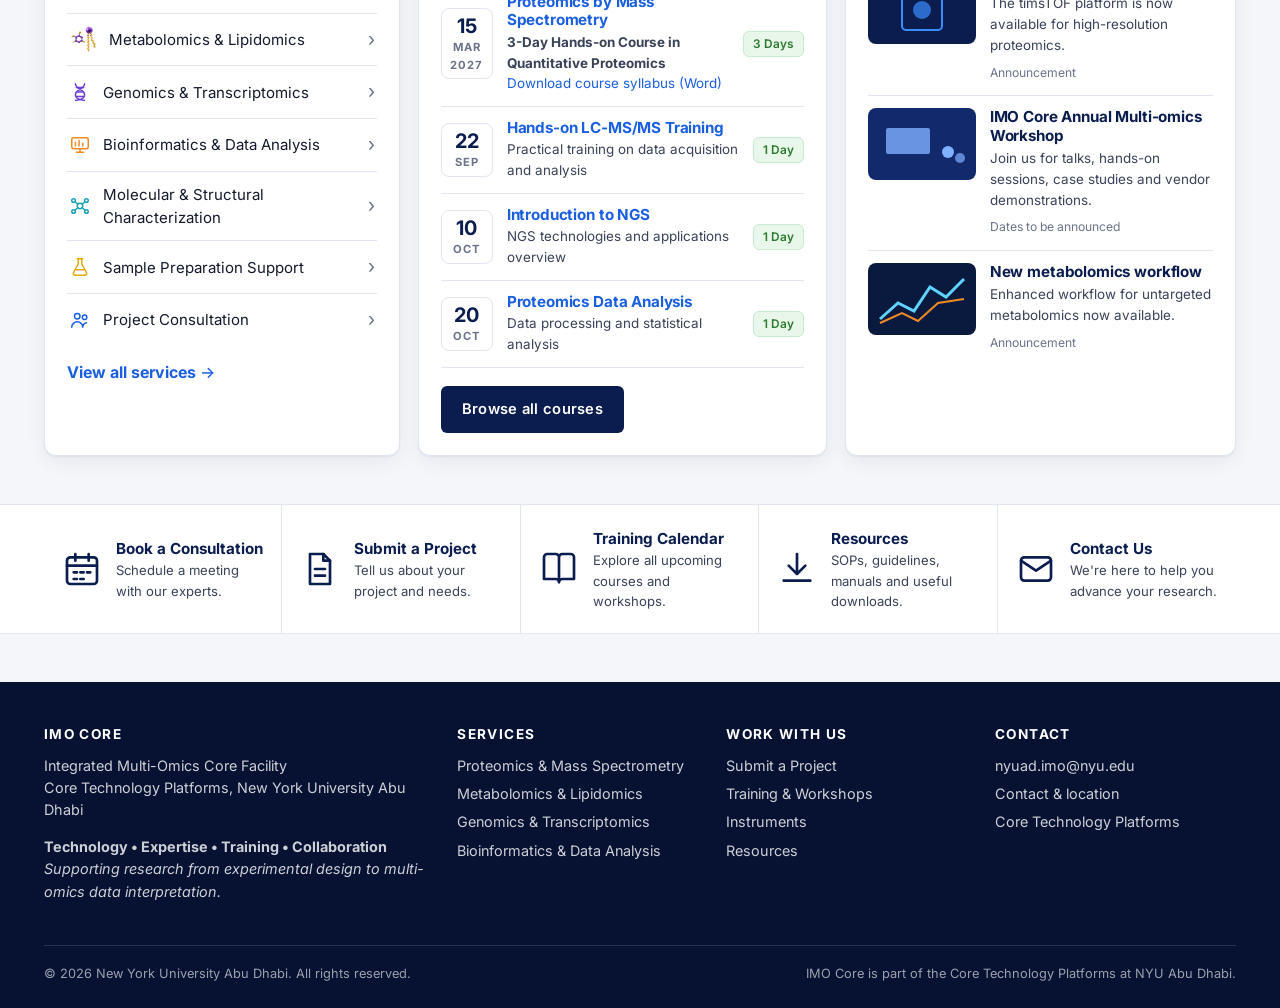
==== commit 01504ecf: "Rename genomics service to Genomics and Transcriptomics" ====
--- a/index.html
+++ b/index.html
@@ -62,7 +62,7 @@
   </div>
   <div class="card area-card">
     <svg class="" viewBox="0 0 24 24" fill="none" stroke="#6b3fd6" stroke-width="1.6" stroke-linecap="round" stroke-linejoin="round" aria-hidden="true"><path d="M7 3c0 6 10 6 10 12s-10 6-10 6M17 3c0 6-10 6-10 12s10 6 10 6"/><path d="M8 7h8M8 17h8M9.5 12h5"/></svg>
-    <div><h3>Genomics</h3><p>Genomic sequencing and expression analysis to decode biology.</p><a class="more arrow" href="services.html#genomics">Learn more </a></div>
+    <div><h3>Genomics &amp; Transcriptomics</h3><p>Genomic sequencing and expression analysis to decode biology.</p><a class="more arrow" href="services.html#genomics">Learn more </a></div>
   </div>
   <div class="card area-card">
     <svg class="" viewBox="0 0 24 24" fill="none" stroke="#f08a24" stroke-width="1.6" stroke-linecap="round" stroke-linejoin="round" aria-hidden="true"><rect x="3" y="4" width="18" height="12" rx="2"/><path d="M8 20h8M12 16v4M7 13V9M11 13V7M15 13v-3"/></svg>
@@ -82,7 +82,7 @@
       <ul class="list-links">
         <li><a href="services.html#proteomics"><img class="proteomics-icon" src="assets/img/proteomics-protein-3d.png" width="56" height="56" alt="" loading="lazy"> Proteomics &amp; Mass Spectrometry</a></li>
         <li><a href="services.html#metabolomics"><img class="metabolomics-icon" src="assets/img/metabolomics-lipidomics-3d.png" width="56" height="56" alt="" loading="lazy"> Metabolomics &amp; Lipidomics</a></li>
-        <li><a href="services.html#genomics"><svg class="" viewBox="0 0 24 24" fill="none" stroke="#6b3fd6" stroke-width="1.6" stroke-linecap="round" stroke-linejoin="round" aria-hidden="true"><path d="M7 3c0 6 10 6 10 12s-10 6-10 6M17 3c0 6-10 6-10 12s10 6 10 6"/><path d="M8 7h8M8 17h8M9.5 12h5"/></svg> Genomics &amp; Sequencing</a></li>
+        <li><a href="services.html#genomics"><svg class="" viewBox="0 0 24 24" fill="none" stroke="#6b3fd6" stroke-width="1.6" stroke-linecap="round" stroke-linejoin="round" aria-hidden="true"><path d="M7 3c0 6 10 6 10 12s-10 6-10 6M17 3c0 6-10 6-10 12s10 6 10 6"/><path d="M8 7h8M8 17h8M9.5 12h5"/></svg> Genomics &amp; Transcriptomics</a></li>
         <li><a href="bioinformatics.html"><svg class="" viewBox="0 0 24 24" fill="none" stroke="#f08a24" stroke-width="1.6" stroke-linecap="round" stroke-linejoin="round" aria-hidden="true"><rect x="3" y="4" width="18" height="12" rx="2"/><path d="M8 20h8M12 16v4M7 13V9M11 13V7M15 13v-3"/></svg> Bioinformatics &amp; Data Analysis</a></li>
         <li><a href="services.html#molecular"><svg class="" viewBox="0 0 24 24" fill="none" stroke="#19a3b5" stroke-width="1.6" stroke-linecap="round" stroke-linejoin="round" aria-hidden="true"><circle cx="12" cy="12" r="3"/><circle cx="5" cy="6" r="2"/><circle cx="19" cy="6" r="2"/><circle cx="5" cy="18" r="2"/><circle cx="19" cy="18" r="2"/><path d="M6.5 7.5l3.3 2.6M17.5 7.5l-3.3 2.6M6.5 16.5l3.3-2.6M17.5 16.5l-3.3-2.6"/></svg> Molecular &amp; Structural Characterization</a></li>
         <li><a href="services.html#sample-prep"><svg class="" viewBox="0 0 24 24" fill="none" stroke="#e0a800" stroke-width="1.6" stroke-linecap="round" stroke-linejoin="round" aria-hidden="true"><path d="M9 3h6M10 3v6l-5 9a2 2 0 0 0 1.8 3h10.4a2 2 0 0 0 1.8-3l-5-9V3"/><path d="M7.5 15h9"/></svg> Sample Preparation Support</a></li>
@@ -148,7 +148,7 @@
         <ul>
           <li><a href="services.html#proteomics">Proteomics &amp; Mass Spectrometry</a></li>
           <li><a href="services.html#metabolomics">Metabolomics &amp; Lipidomics</a></li>
-          <li><a href="services.html#genomics">Genomics</a></li>
+          <li><a href="services.html#genomics">Genomics &amp; Transcriptomics</a></li>
           <li><a href="bioinformatics.html">Bioinformatics &amp; Data Analysis</a></li>
         </ul>
       </div>
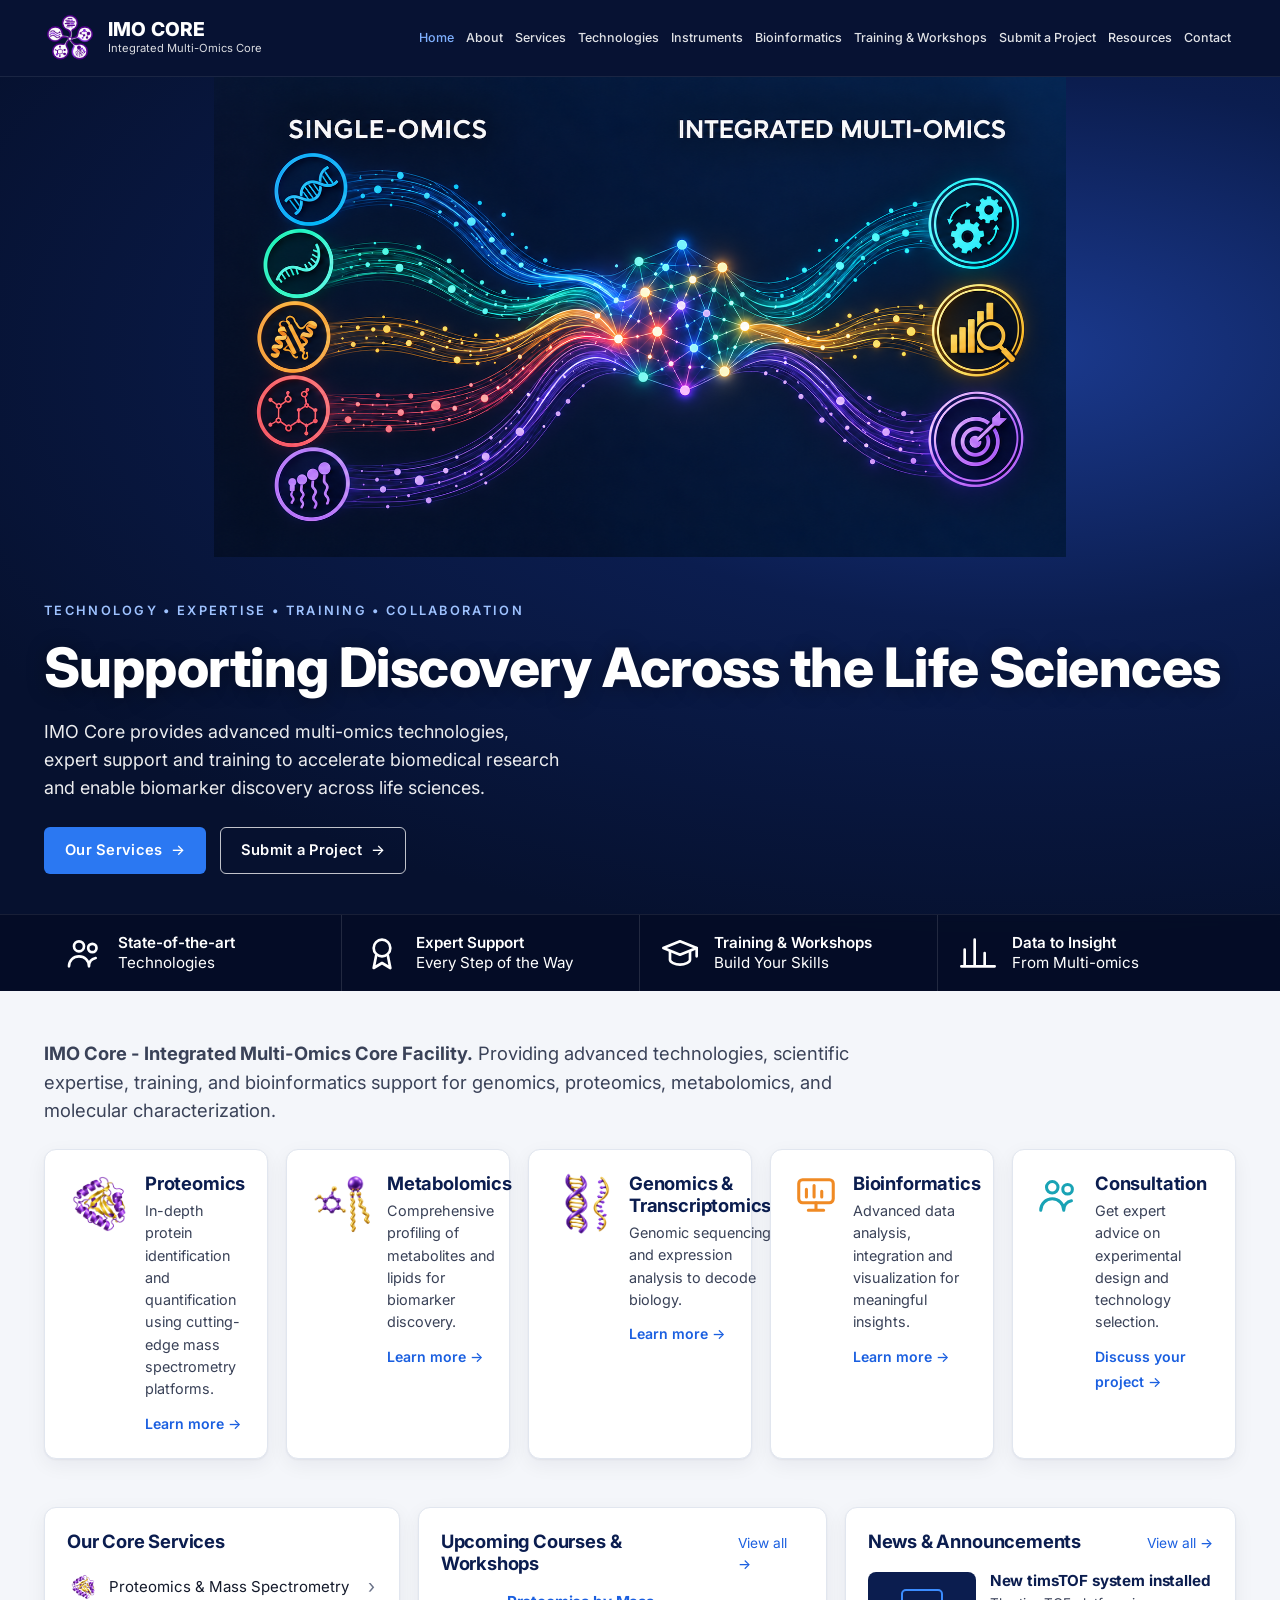
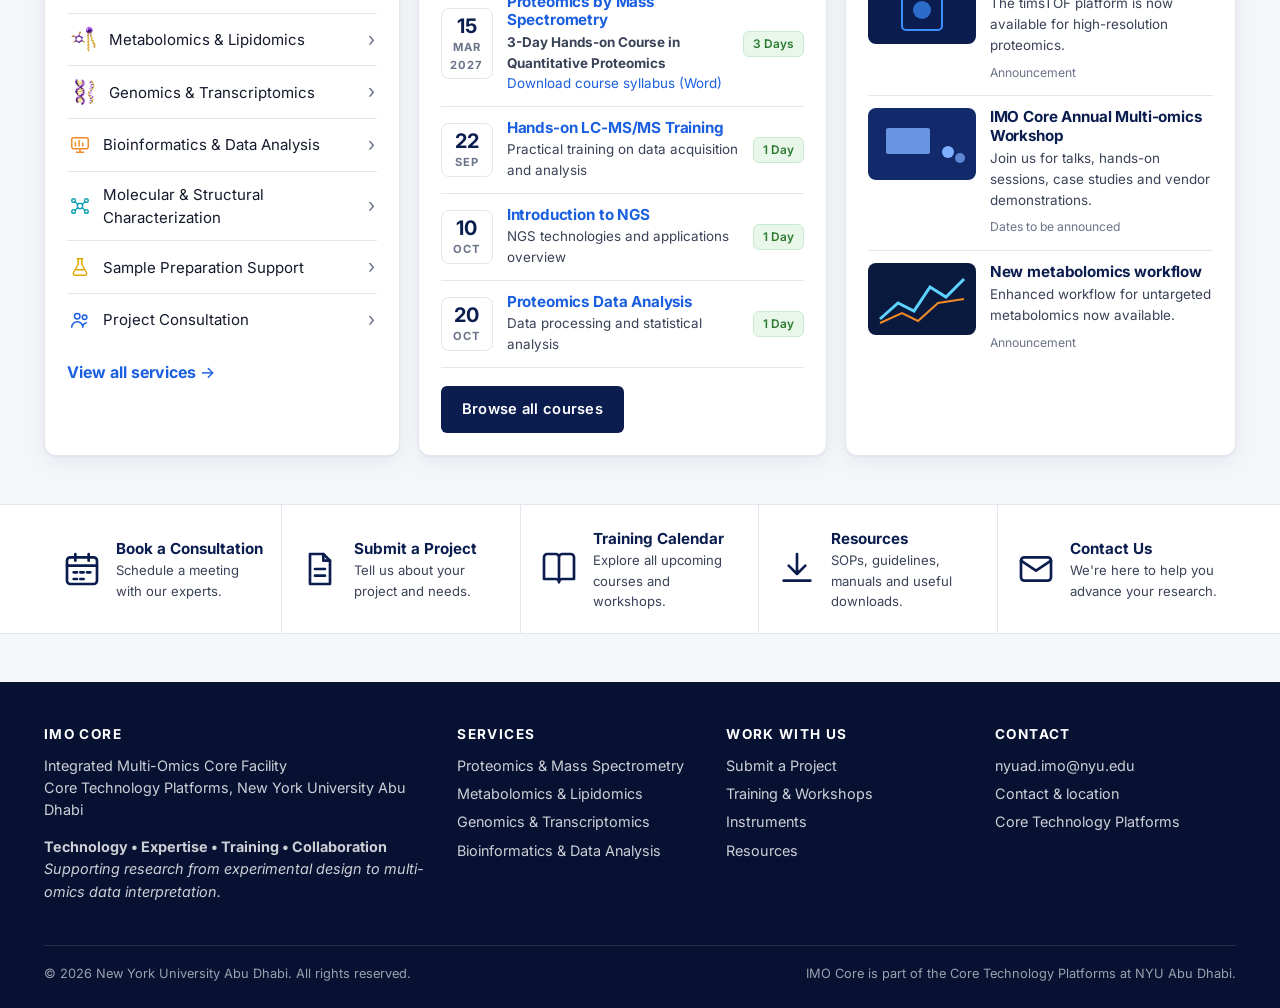
==== commit 5adad699: "Use 3D DNA and RNA image for genomics and transcriptomics" ====
--- a/index.html
+++ b/index.html
@@ -61,7 +61,7 @@
     <div><h3>Metabolomics</h3><p>Comprehensive profiling of metabolites and lipids for biomarker discovery.</p><a class="more arrow" href="services.html#metabolomics">Learn more </a></div>
   </div>
   <div class="card area-card">
-    <svg class="" viewBox="0 0 24 24" fill="none" stroke="#6b3fd6" stroke-width="1.6" stroke-linecap="round" stroke-linejoin="round" aria-hidden="true"><path d="M7 3c0 6 10 6 10 12s-10 6-10 6M17 3c0 6-10 6-10 12s10 6 10 6"/><path d="M8 7h8M8 17h8M9.5 12h5"/></svg>
+    <img class="genomics-icon" src="assets/img/genomics-transcriptomics-3d.png" width="56" height="56" alt="" loading="lazy">
     <div><h3>Genomics &amp; Transcriptomics</h3><p>Genomic sequencing and expression analysis to decode biology.</p><a class="more arrow" href="services.html#genomics">Learn more </a></div>
   </div>
   <div class="card area-card">
@@ -82,7 +82,7 @@
       <ul class="list-links">
         <li><a href="services.html#proteomics"><img class="proteomics-icon" src="assets/img/proteomics-protein-3d.png" width="56" height="56" alt="" loading="lazy"> Proteomics &amp; Mass Spectrometry</a></li>
         <li><a href="services.html#metabolomics"><img class="metabolomics-icon" src="assets/img/metabolomics-lipidomics-3d.png" width="56" height="56" alt="" loading="lazy"> Metabolomics &amp; Lipidomics</a></li>
-        <li><a href="services.html#genomics"><svg class="" viewBox="0 0 24 24" fill="none" stroke="#6b3fd6" stroke-width="1.6" stroke-linecap="round" stroke-linejoin="round" aria-hidden="true"><path d="M7 3c0 6 10 6 10 12s-10 6-10 6M17 3c0 6-10 6-10 12s10 6 10 6"/><path d="M8 7h8M8 17h8M9.5 12h5"/></svg> Genomics &amp; Transcriptomics</a></li>
+        <li><a href="services.html#genomics"><img class="genomics-icon" src="assets/img/genomics-transcriptomics-3d.png" width="56" height="56" alt="" loading="lazy"> Genomics &amp; Transcriptomics</a></li>
         <li><a href="bioinformatics.html"><svg class="" viewBox="0 0 24 24" fill="none" stroke="#f08a24" stroke-width="1.6" stroke-linecap="round" stroke-linejoin="round" aria-hidden="true"><rect x="3" y="4" width="18" height="12" rx="2"/><path d="M8 20h8M12 16v4M7 13V9M11 13V7M15 13v-3"/></svg> Bioinformatics &amp; Data Analysis</a></li>
         <li><a href="services.html#molecular"><svg class="" viewBox="0 0 24 24" fill="none" stroke="#19a3b5" stroke-width="1.6" stroke-linecap="round" stroke-linejoin="round" aria-hidden="true"><circle cx="12" cy="12" r="3"/><circle cx="5" cy="6" r="2"/><circle cx="19" cy="6" r="2"/><circle cx="5" cy="18" r="2"/><circle cx="19" cy="18" r="2"/><path d="M6.5 7.5l3.3 2.6M17.5 7.5l-3.3 2.6M6.5 16.5l3.3-2.6M17.5 16.5l-3.3-2.6"/></svg> Molecular &amp; Structural Characterization</a></li>
         <li><a href="services.html#sample-prep"><svg class="" viewBox="0 0 24 24" fill="none" stroke="#e0a800" stroke-width="1.6" stroke-linecap="round" stroke-linejoin="round" aria-hidden="true"><path d="M9 3h6M10 3v6l-5 9a2 2 0 0 0 1.8 3h10.4a2 2 0 0 0 1.8-3l-5-9V3"/><path d="M7.5 15h9"/></svg> Sample Preparation Support</a></li>
--- a/assets/css/style.css
+++ b/assets/css/style.css
@@ -129,9 +129,9 @@
 
 .area-card { display: flex; gap: 14px; align-items: flex-start; }
 .area-card svg { width: 46px; height: 46px; flex-shrink: 0; }
-.proteomics-icon, .metabolomics-icon { width: 56px; height: 56px; object-fit: contain; vertical-align: middle; flex-shrink: 0; }
-.area-card .proteomics-icon, .area-card .metabolomics-icon { width: 64px; height: 64px; }
-.list-links .proteomics-icon, .list-links .metabolomics-icon { width: 28px; height: 28px; }
+.proteomics-icon, .metabolomics-icon, .genomics-icon { width: 56px; height: 56px; object-fit: contain; vertical-align: middle; flex-shrink: 0; }
+.area-card .proteomics-icon, .area-card .metabolomics-icon, .area-card .genomics-icon { width: 64px; height: 64px; }
+.list-links .proteomics-icon, .list-links .metabolomics-icon, .list-links .genomics-icon { width: 28px; height: 28px; }
 .area-card h3 { color: var(--navy-800); margin-bottom: 6px; }
 .area-card p { font-size: .9rem; color: var(--ink-700); margin-bottom: 10px; }
 .area-card a.more { font-size: .88rem; font-weight: 600; }
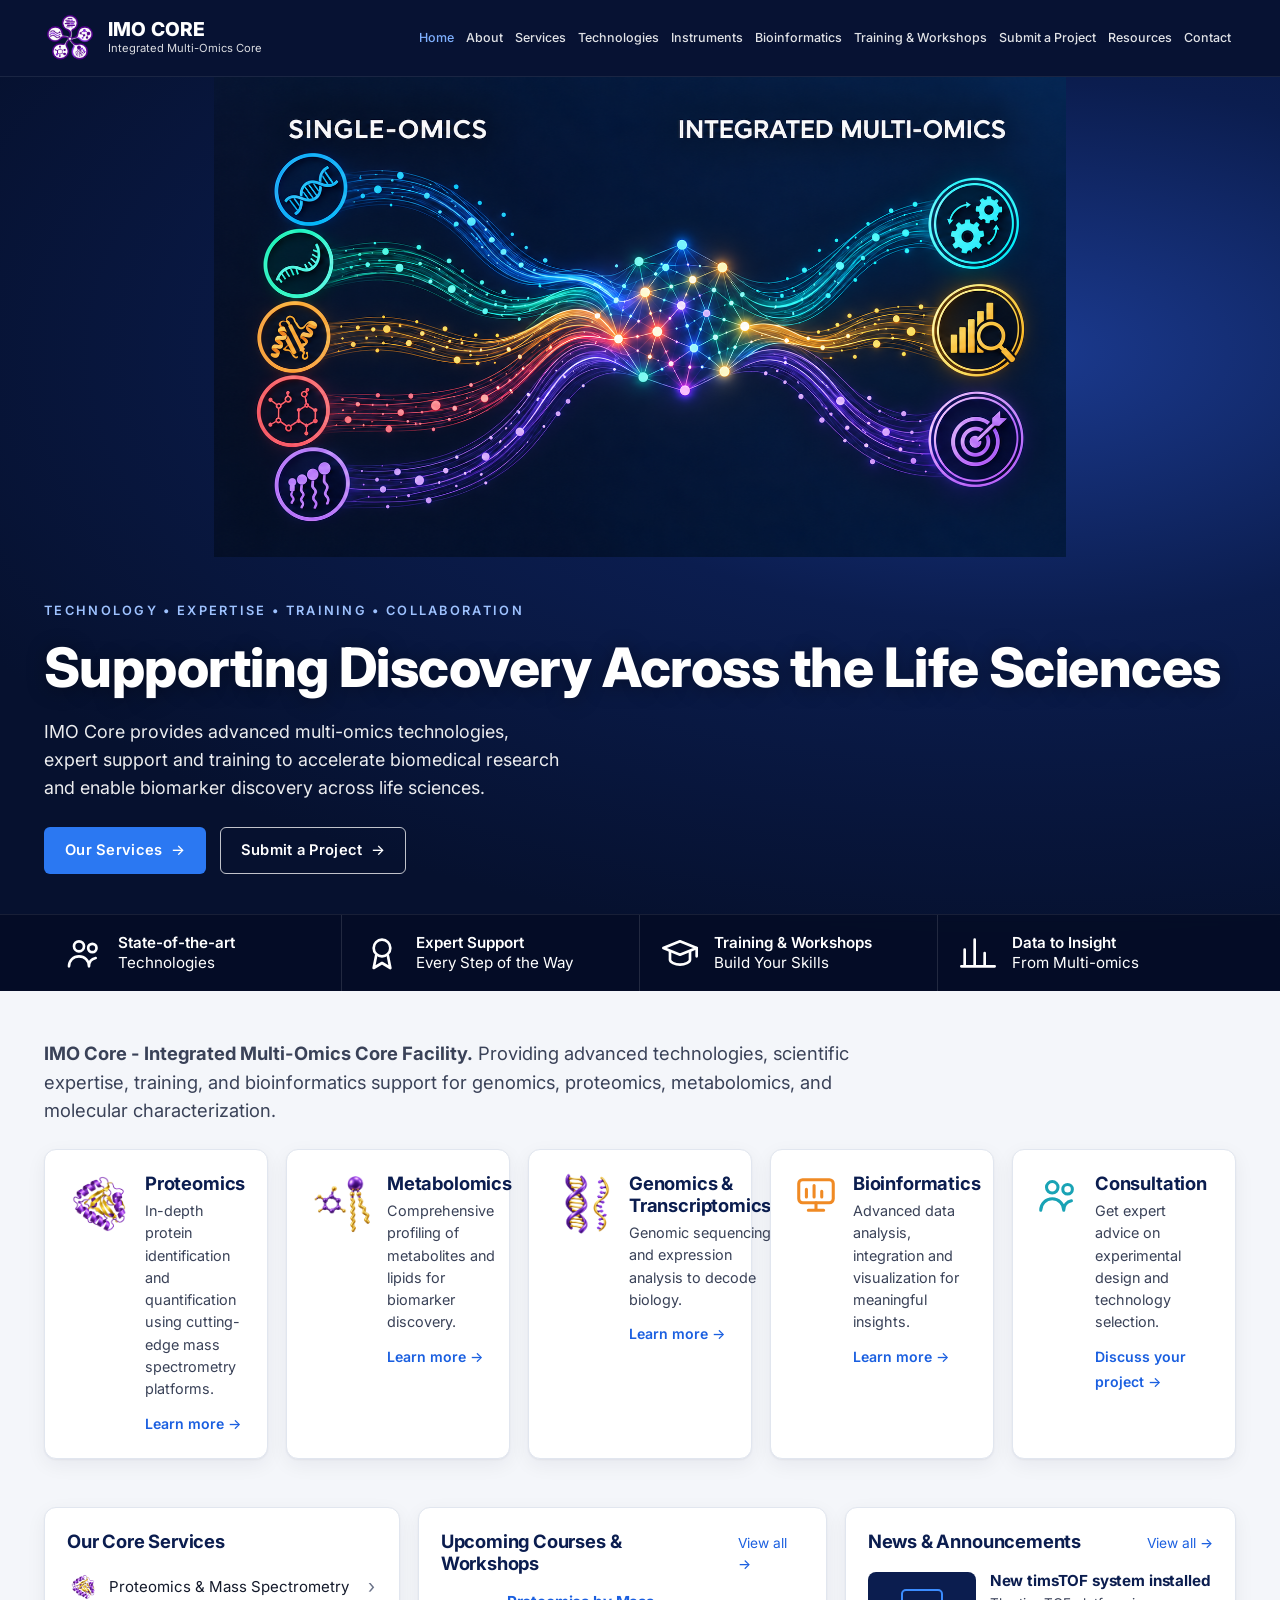
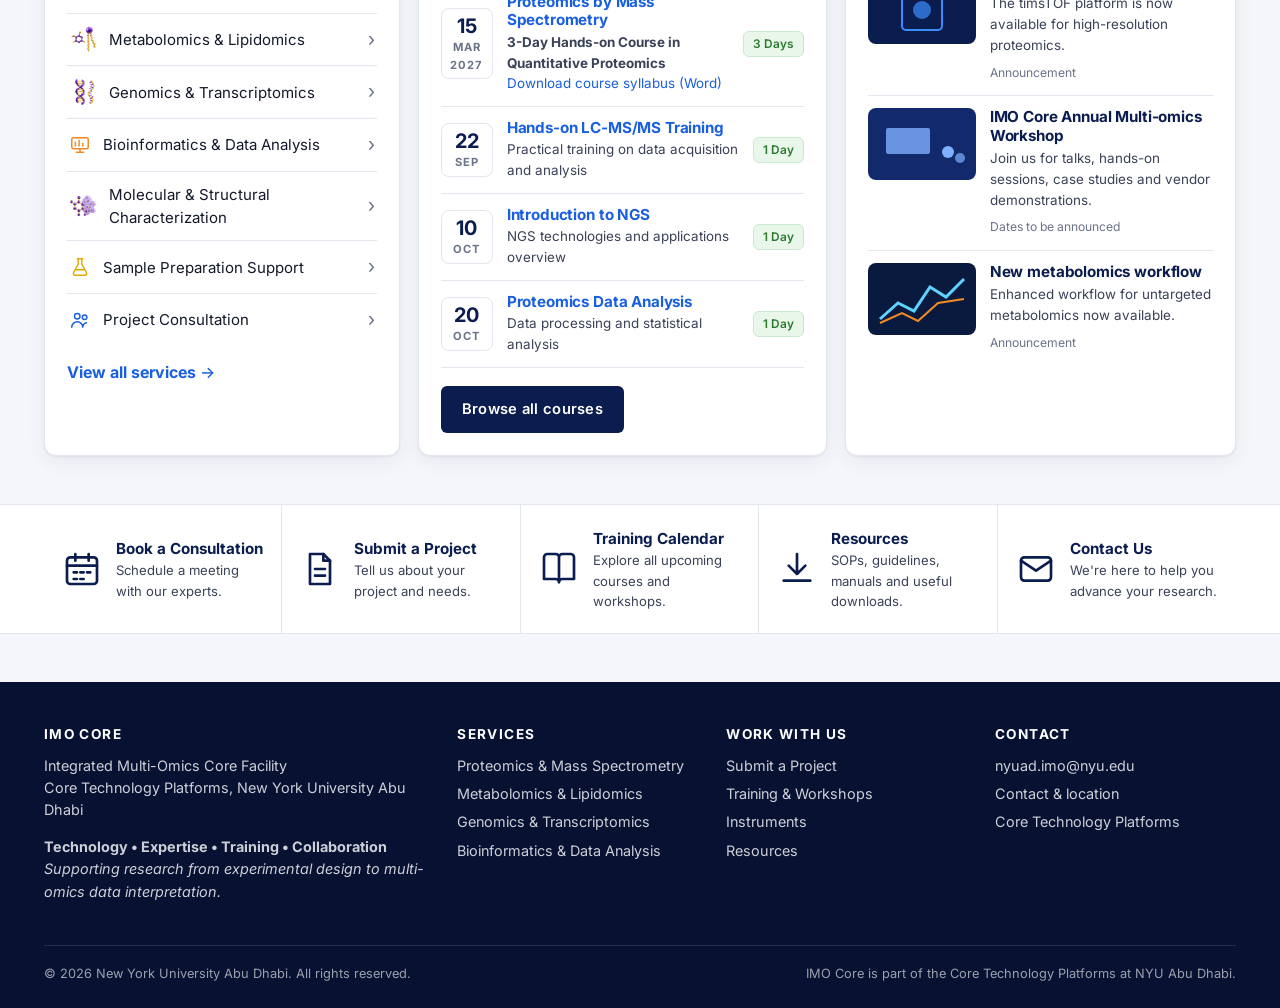
==== commit dc35ed0e: "Use 3D molecular structure image for structural characterization" ====
--- a/index.html
+++ b/index.html
@@ -84,7 +84,7 @@
         <li><a href="services.html#metabolomics"><img class="metabolomics-icon" src="assets/img/metabolomics-lipidomics-3d.png" width="56" height="56" alt="" loading="lazy"> Metabolomics &amp; Lipidomics</a></li>
         <li><a href="services.html#genomics"><img class="genomics-icon" src="assets/img/genomics-transcriptomics-3d.png" width="56" height="56" alt="" loading="lazy"> Genomics &amp; Transcriptomics</a></li>
         <li><a href="bioinformatics.html"><svg class="" viewBox="0 0 24 24" fill="none" stroke="#f08a24" stroke-width="1.6" stroke-linecap="round" stroke-linejoin="round" aria-hidden="true"><rect x="3" y="4" width="18" height="12" rx="2"/><path d="M8 20h8M12 16v4M7 13V9M11 13V7M15 13v-3"/></svg> Bioinformatics &amp; Data Analysis</a></li>
-        <li><a href="services.html#molecular"><svg class="" viewBox="0 0 24 24" fill="none" stroke="#19a3b5" stroke-width="1.6" stroke-linecap="round" stroke-linejoin="round" aria-hidden="true"><circle cx="12" cy="12" r="3"/><circle cx="5" cy="6" r="2"/><circle cx="19" cy="6" r="2"/><circle cx="5" cy="18" r="2"/><circle cx="19" cy="18" r="2"/><path d="M6.5 7.5l3.3 2.6M17.5 7.5l-3.3 2.6M6.5 16.5l3.3-2.6M17.5 16.5l-3.3-2.6"/></svg> Molecular &amp; Structural Characterization</a></li>
+        <li><a href="services.html#molecular"><img class="molecular-icon" src="assets/img/molecular-structural-3d.png" width="56" height="56" alt="" loading="lazy"> Molecular &amp; Structural Characterization</a></li>
         <li><a href="services.html#sample-prep"><svg class="" viewBox="0 0 24 24" fill="none" stroke="#e0a800" stroke-width="1.6" stroke-linecap="round" stroke-linejoin="round" aria-hidden="true"><path d="M9 3h6M10 3v6l-5 9a2 2 0 0 0 1.8 3h10.4a2 2 0 0 0 1.8-3l-5-9V3"/><path d="M7.5 15h9"/></svg> Sample Preparation Support</a></li>
         <li><a href="submit-project.html"><svg class="" viewBox="0 0 24 24" fill="none" stroke="#1a5fe0" stroke-width="1.6" stroke-linecap="round" stroke-linejoin="round" aria-hidden="true"><circle cx="9" cy="8" r="3"/><circle cx="17" cy="9" r="2.5"/><path d="M3 20c0-3.5 2.7-6 6-6s6 2.5 6 6M15 20c0-2.6 1.6-4.5 4-5"/></svg> Project Consultation</a></li>
       </ul>
--- a/assets/css/style.css
+++ b/assets/css/style.css
@@ -129,9 +129,9 @@
 
 .area-card { display: flex; gap: 14px; align-items: flex-start; }
 .area-card svg { width: 46px; height: 46px; flex-shrink: 0; }
-.proteomics-icon, .metabolomics-icon, .genomics-icon { width: 56px; height: 56px; object-fit: contain; vertical-align: middle; flex-shrink: 0; }
-.area-card .proteomics-icon, .area-card .metabolomics-icon, .area-card .genomics-icon { width: 64px; height: 64px; }
-.list-links .proteomics-icon, .list-links .metabolomics-icon, .list-links .genomics-icon { width: 28px; height: 28px; }
+.proteomics-icon, .metabolomics-icon, .genomics-icon, .molecular-icon { width: 56px; height: 56px; object-fit: contain; vertical-align: middle; flex-shrink: 0; }
+.area-card .proteomics-icon, .area-card .metabolomics-icon, .area-card .genomics-icon, .area-card .molecular-icon { width: 64px; height: 64px; }
+.list-links .proteomics-icon, .list-links .metabolomics-icon, .list-links .genomics-icon, .list-links .molecular-icon { width: 28px; height: 28px; }
 .area-card h3 { color: var(--navy-800); margin-bottom: 6px; }
 .area-card p { font-size: .9rem; color: var(--ink-700); margin-bottom: 10px; }
 .area-card a.more { font-size: .88rem; font-weight: 600; }
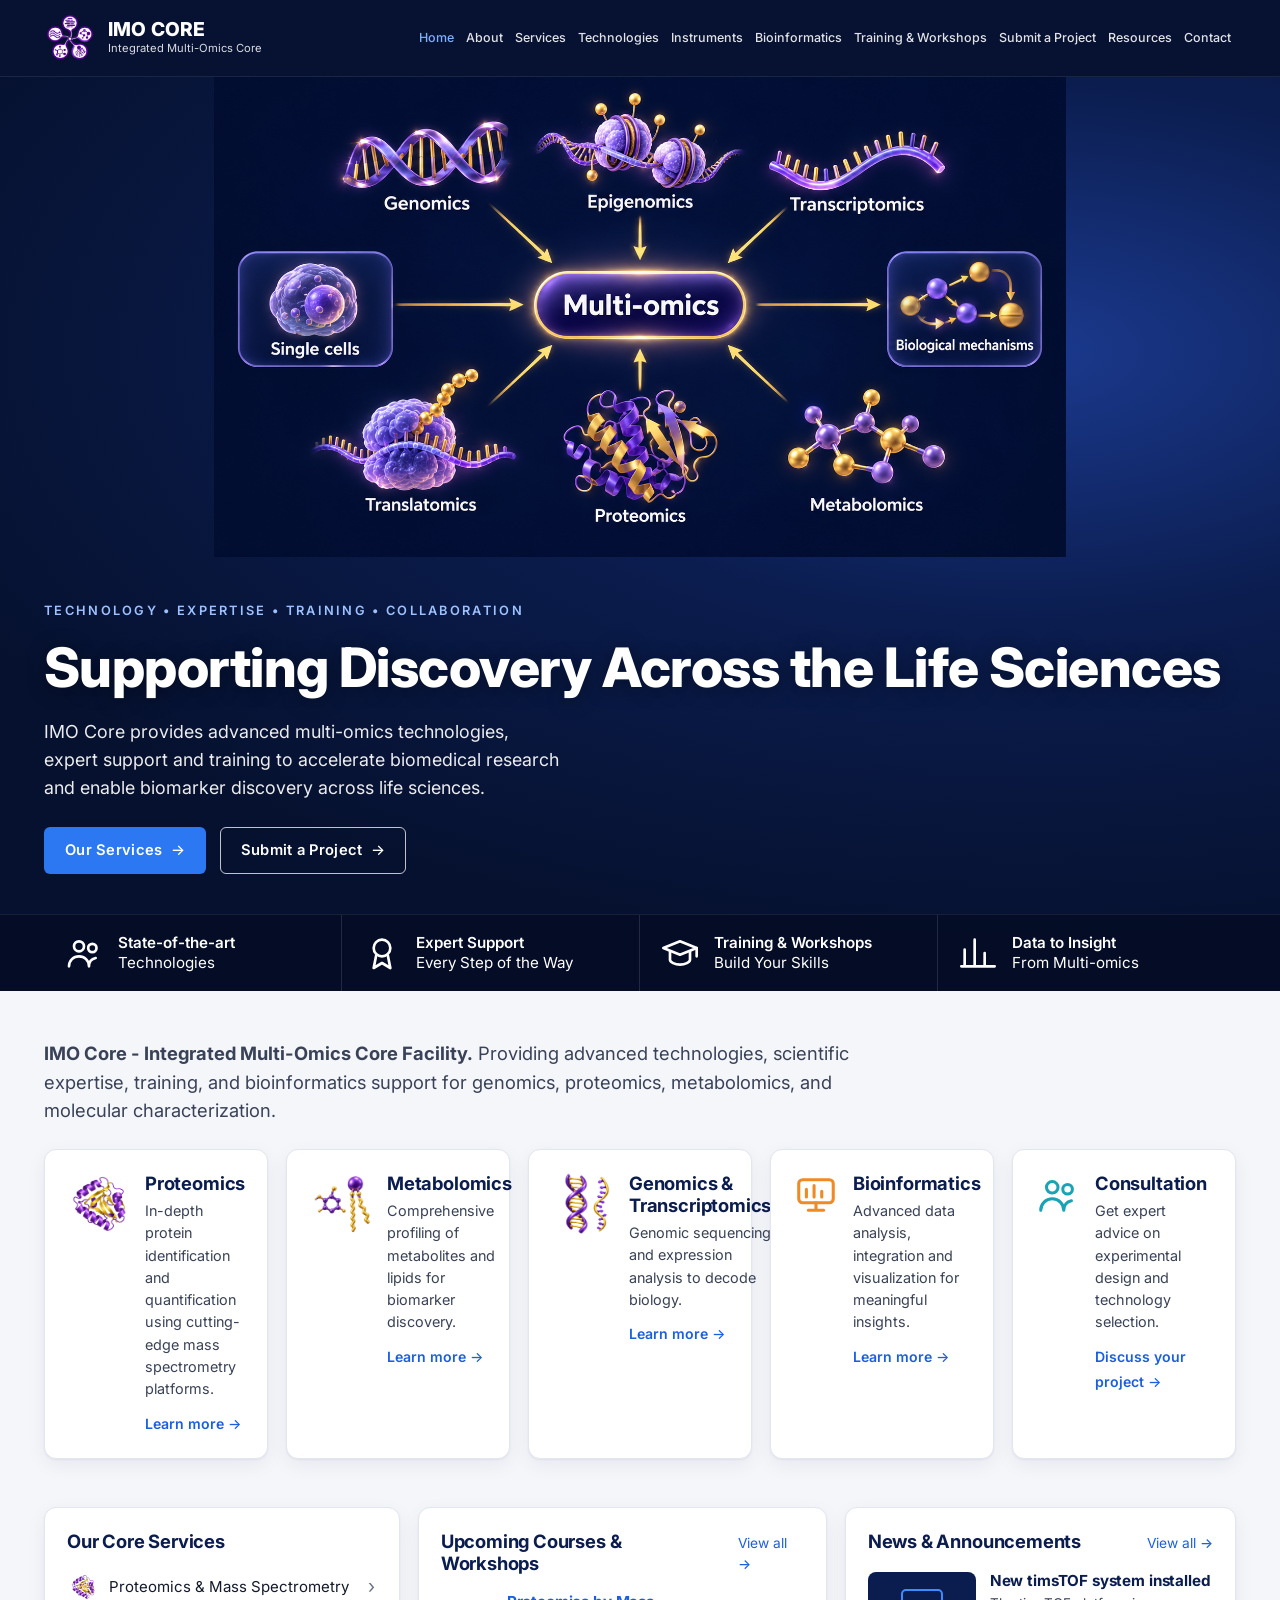
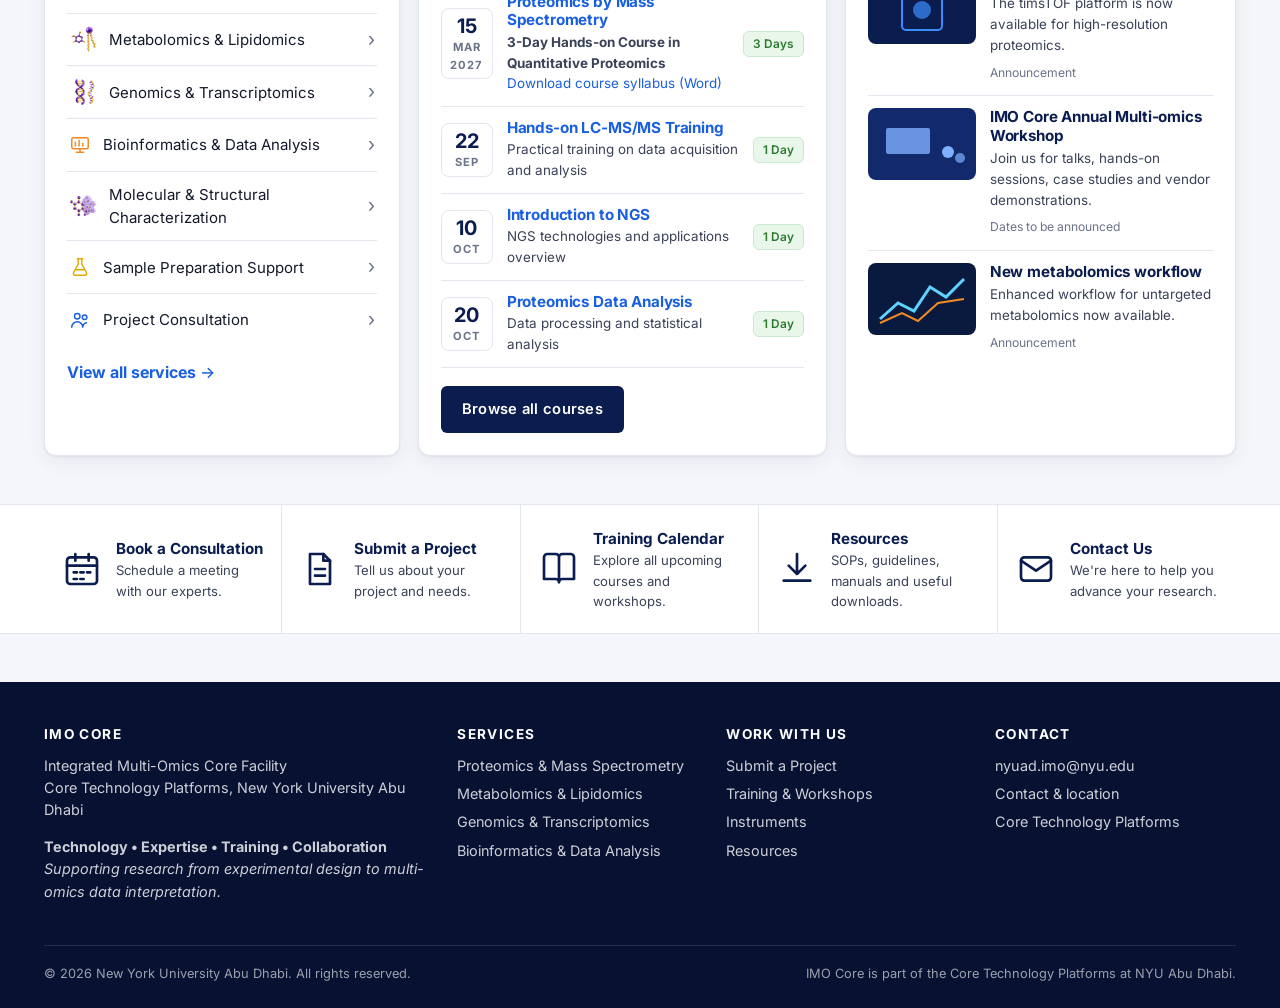
==== commit 99c69709: "Use multi-omics integration illustration as homepage cover" ====
--- a/index.html
+++ b/index.html
@@ -28,7 +28,7 @@
 <main id="main">
 
 <section class="hero">
-  <img class="hero-art" src="assets/img/multi-omics-cover.png" alt="Five single-omics streams converge into one network for integrated multi-omics analysis." width="1672" height="941" fetchpriority="high">
+  <img class="hero-art" src="assets/img/multi-omics-integration-cover.png" alt="Genomics, epigenomics, transcriptomics, translatomics, proteomics and metabolomics converge in multi-omics integration, linking single cells to biological mechanisms." width="1672" height="941" fetchpriority="high">
   <div class="wrap">
     <span class="hero-tagline">Technology &bull; Expertise &bull; Training &bull; Collaboration</span>
     <h1>Supporting Discovery Across the Life Sciences</h1>
--- a/assets/css/style.css
+++ b/assets/css/style.css
@@ -197,6 +197,8 @@
 .instrument-card { display: flex; flex-direction: column; }
 .instrument-visual { height: 150px; border-radius: 8px; margin-bottom: 16px; overflow: hidden; }
 .instrument-visual svg { width: 100%; height: 100%; display: block; }
+.instrument-photo { height: 210px; background: var(--bg); }
+.instrument-photo img { display: block; width: 100%; height: 100%; object-fit: contain; }
 .instrument-card h3 { color: var(--navy-800); margin-bottom: 2px; }
 .instrument-card .kind { font-size: .85rem; font-weight: 600; color: var(--blue-600); margin-bottom: 8px; }
 .instrument-card p { font-size: .92rem; color: var(--ink-700); }
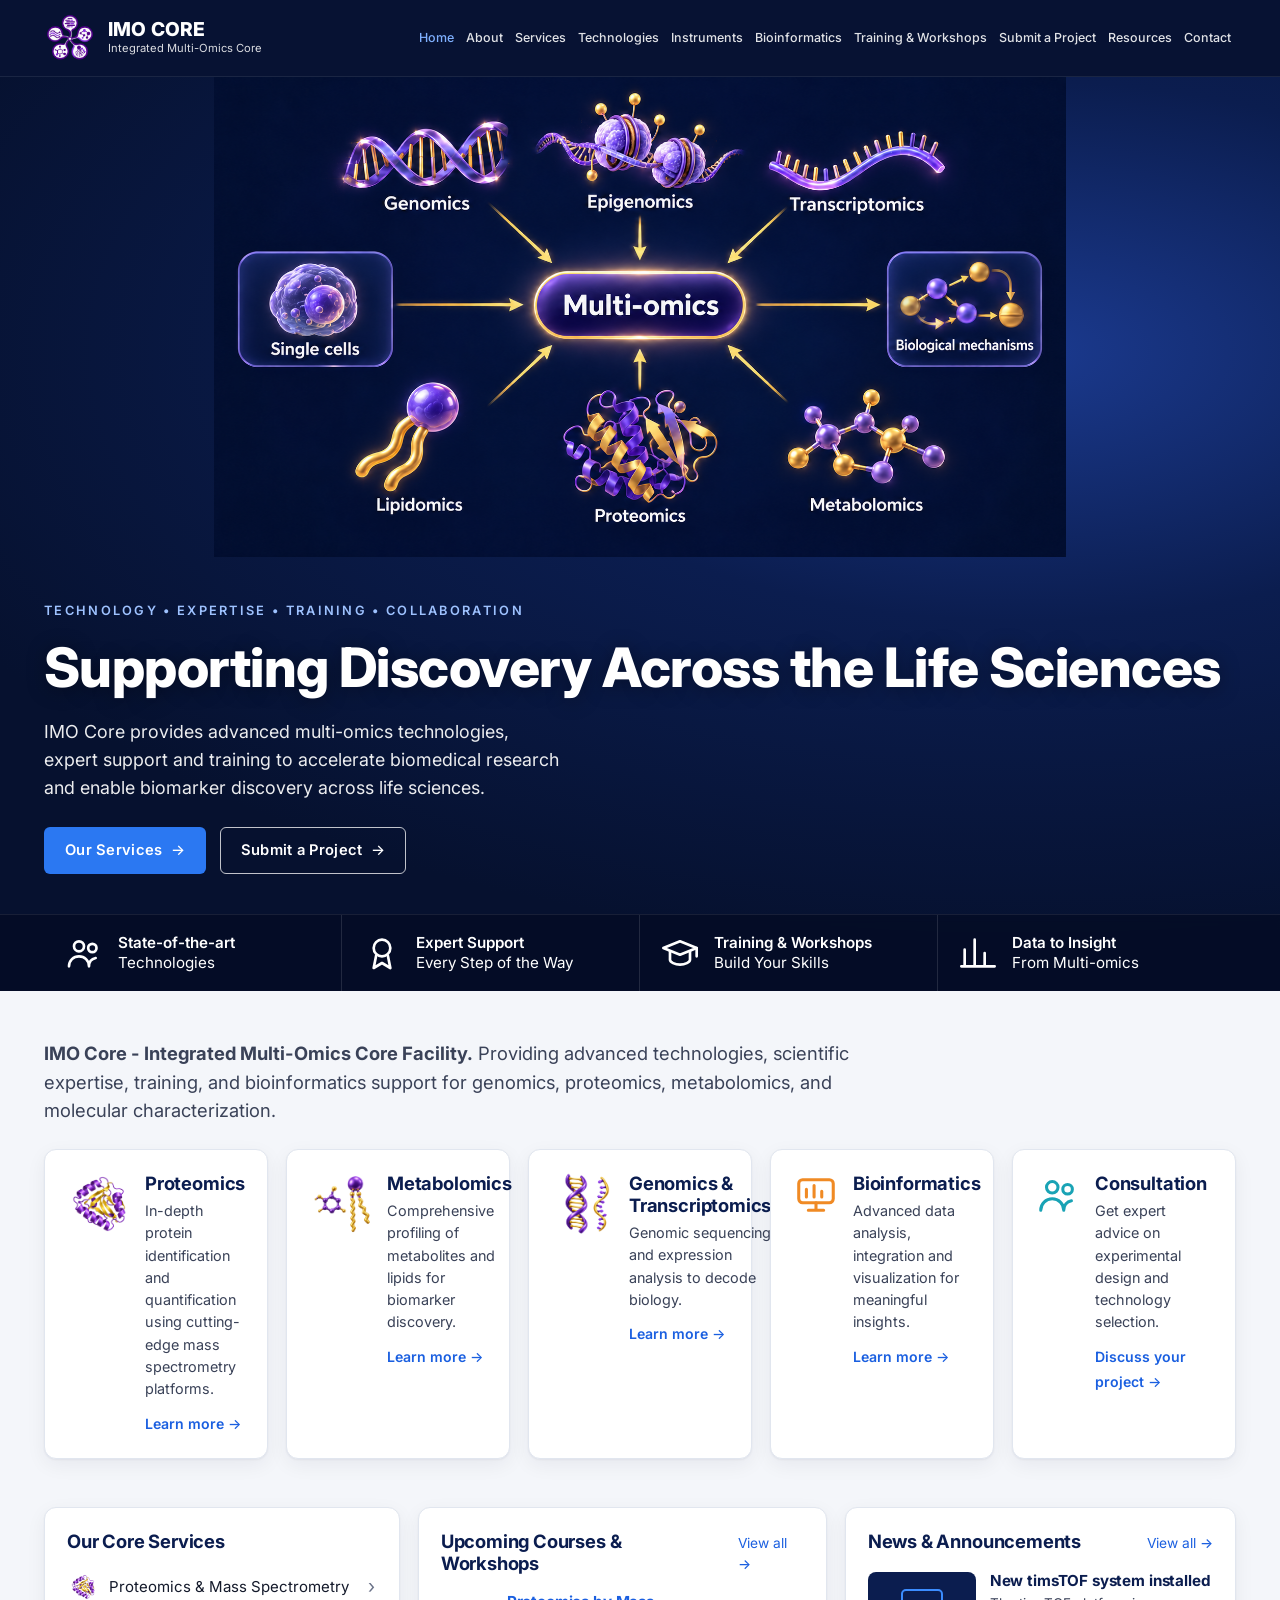
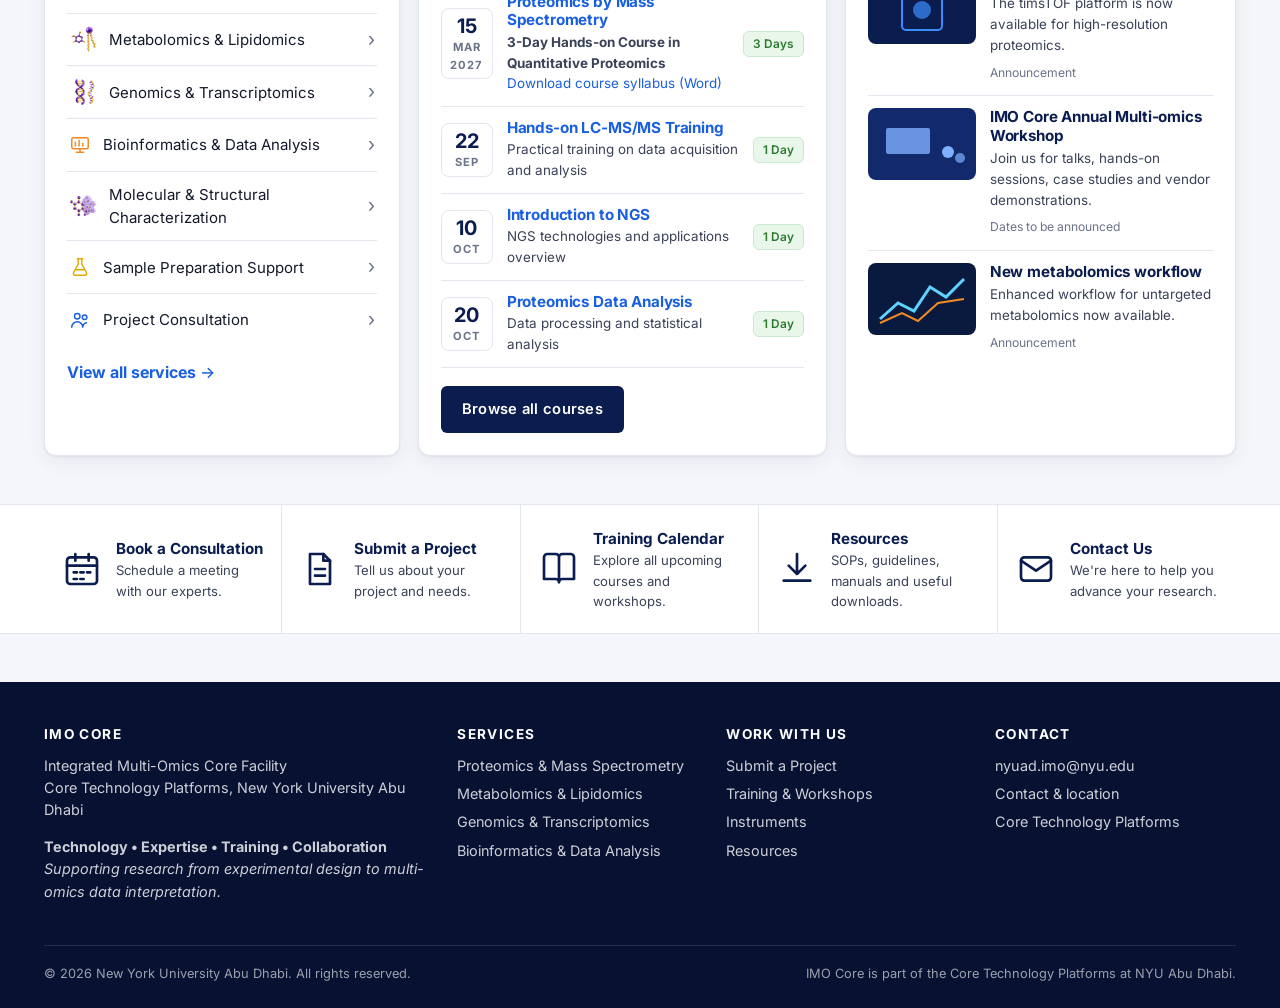
==== commit 16938881: "Replace translatomics with lipidomics in homepage cover" ====
--- a/index.html
+++ b/index.html
@@ -28,7 +28,7 @@
 <main id="main">
 
 <section class="hero">
-  <img class="hero-art" src="assets/img/multi-omics-integration-cover.png" alt="Genomics, epigenomics, transcriptomics, translatomics, proteomics and metabolomics converge in multi-omics integration, linking single cells to biological mechanisms." width="1672" height="941" fetchpriority="high">
+  <img class="hero-art" src="assets/img/multi-omics-integration-cover.png" alt="Genomics, epigenomics, transcriptomics, lipidomics, proteomics and metabolomics converge in multi-omics integration, linking single cells to biological mechanisms." width="1672" height="941" fetchpriority="high">
   <div class="wrap">
     <span class="hero-tagline">Technology &bull; Expertise &bull; Training &bull; Collaboration</span>
     <h1>Supporting Discovery Across the Life Sciences</h1>
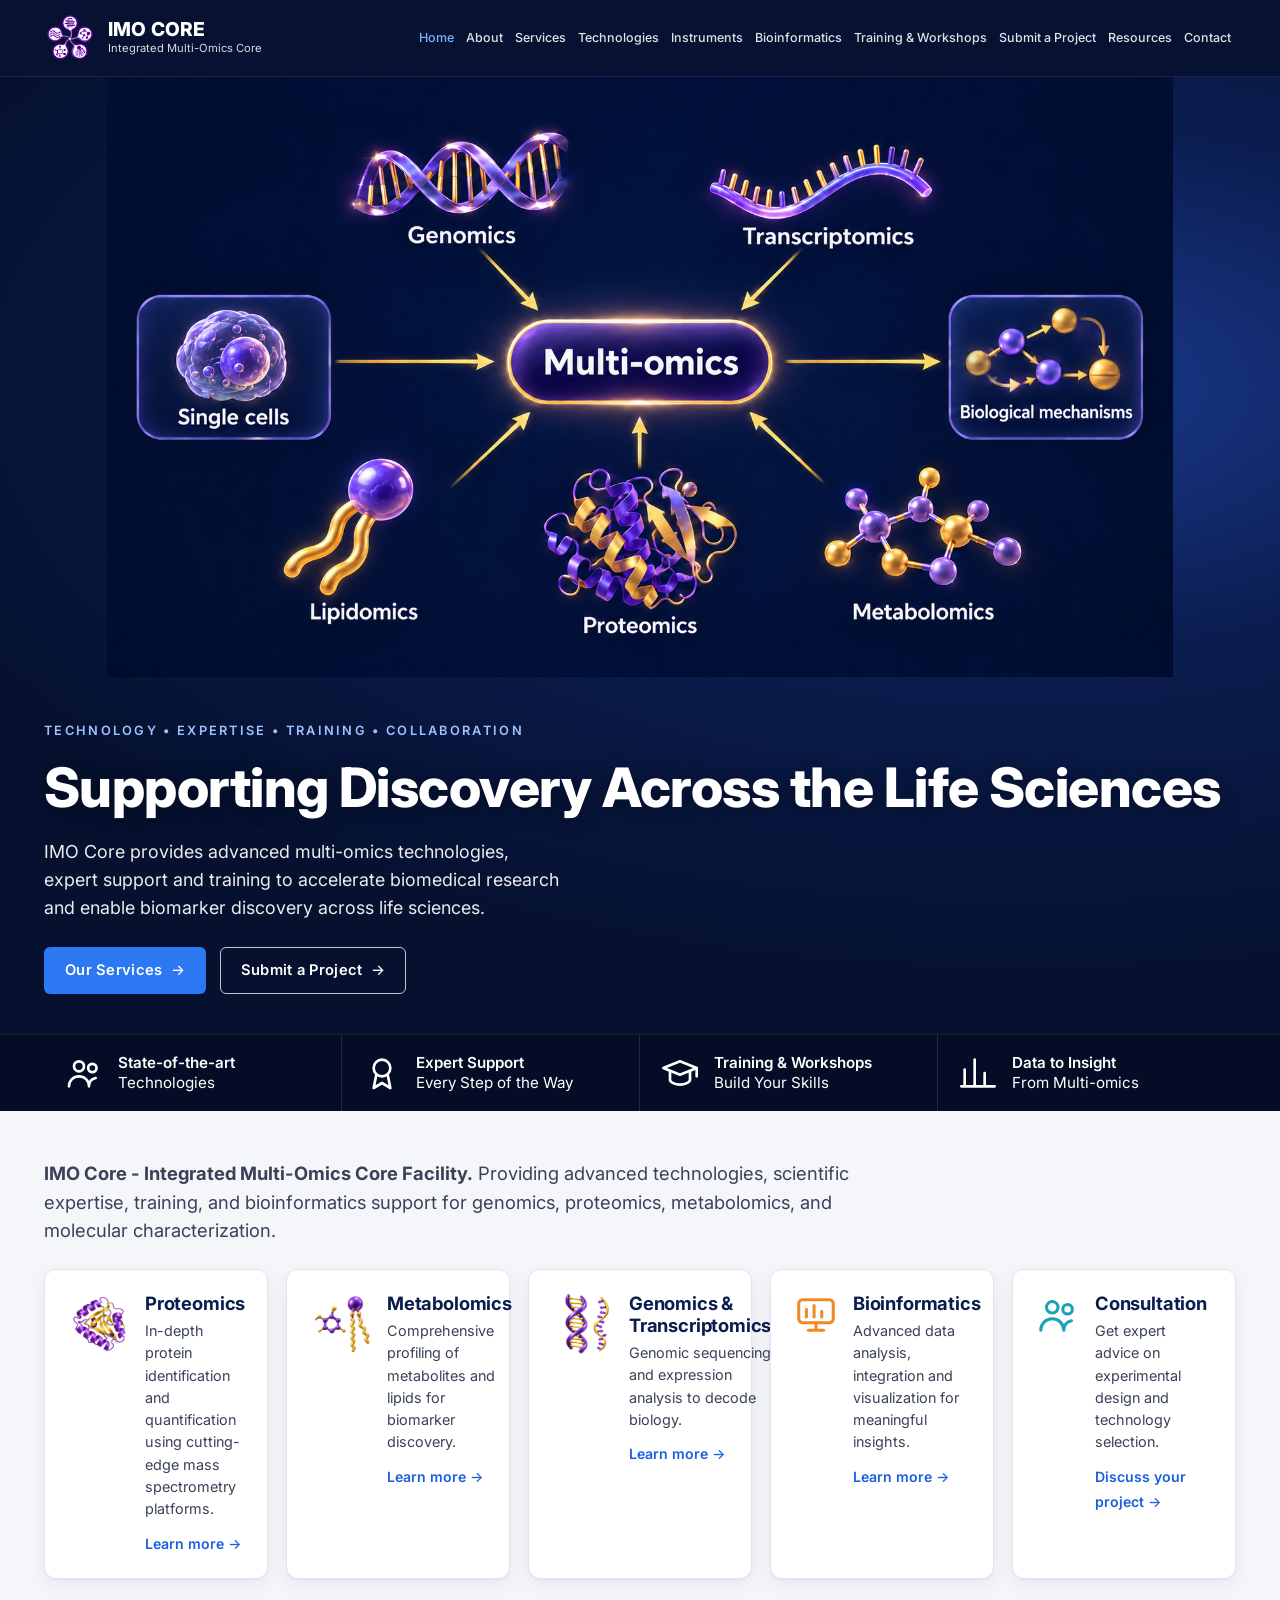
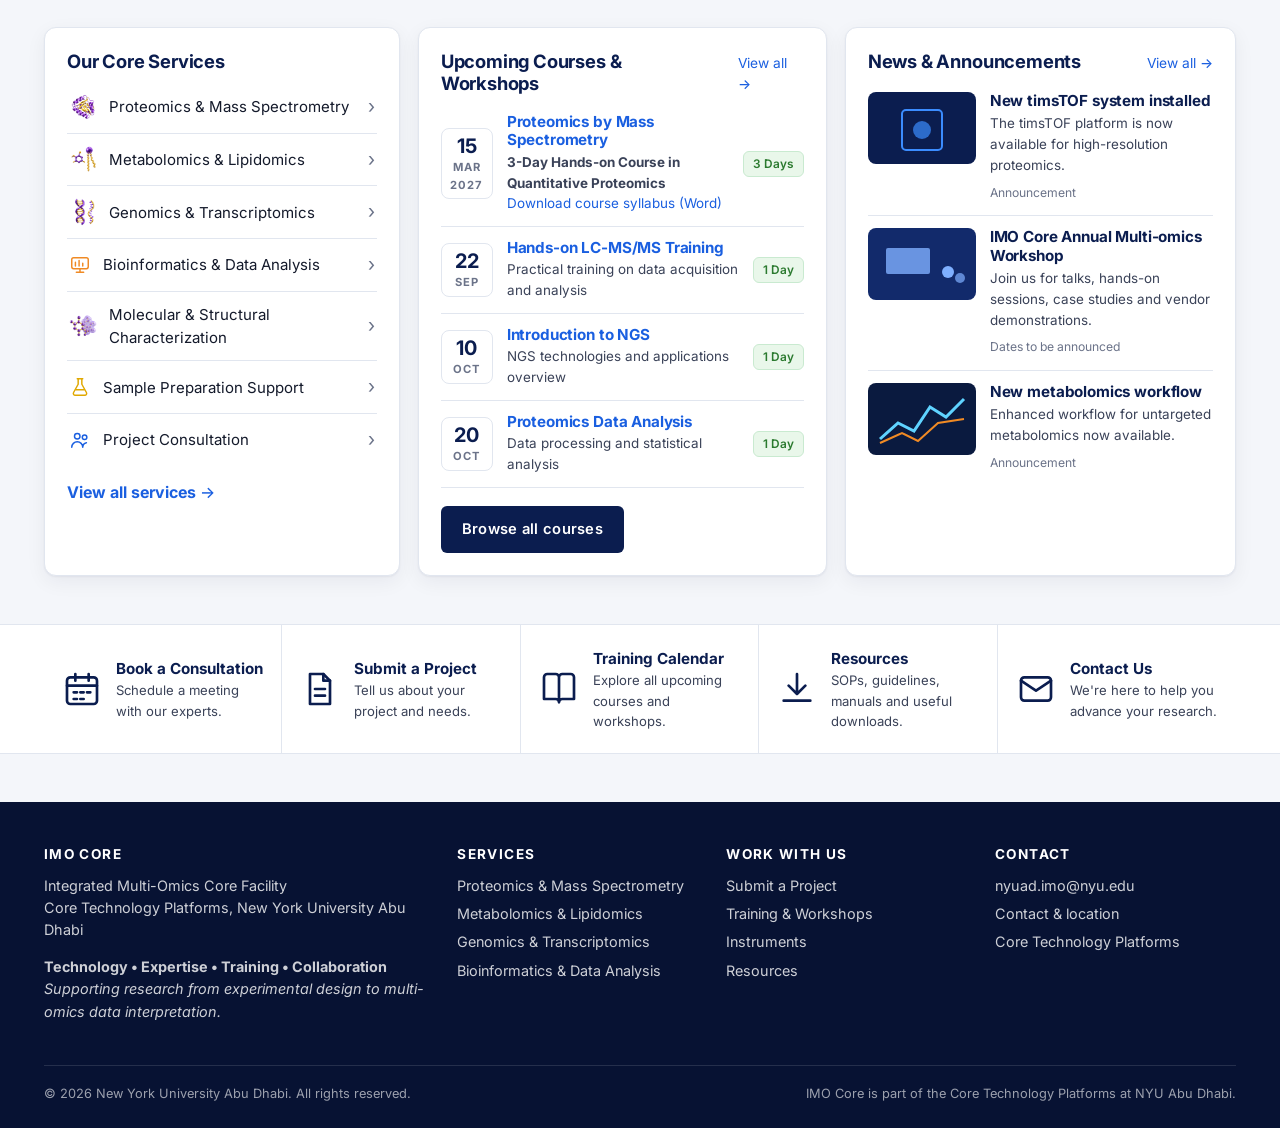
==== commit e12427b1: "Remove epigenomics from cover and widen its display" ====
--- a/index.html
+++ b/index.html
@@ -28,7 +28,7 @@
 <main id="main">
 
 <section class="hero">
-  <img class="hero-art" src="assets/img/multi-omics-integration-cover.png" alt="Genomics, epigenomics, transcriptomics, lipidomics, proteomics and metabolomics converge in multi-omics integration, linking single cells to biological mechanisms." width="1672" height="941" fetchpriority="high">
+  <img class="hero-art" src="assets/img/multi-omics-five-streams-cover.png" alt="Genomics, transcriptomics, lipidomics, proteomics and metabolomics converge in multi-omics integration, linking single cells to biological mechanisms." width="1672" height="941" fetchpriority="high">
   <div class="wrap">
     <span class="hero-tagline">Technology &bull; Expertise &bull; Training &bull; Collaboration</span>
     <h1>Supporting Discovery Across the Life Sciences</h1>
--- a/assets/css/style.css
+++ b/assets/css/style.css
@@ -94,7 +94,7 @@
   position: relative; color: #fff; overflow: hidden;
   background: radial-gradient(1200px 600px at 80% 30%, #1b3a8f 0%, #0b1d4f 45%, #06112f 100%);
 }
-.hero-art { display: block; width: 96%; height: auto; max-height: 480px; margin: 0 auto; object-fit: contain; }
+.hero-art { display: block; width: 100%; height: auto; max-height: 600px; margin: 0 auto; object-fit: contain; }
 .hero > .wrap { position: relative; padding: 40px 24px; max-width: var(--max); }
 .hero h1 { font-size: clamp(2.2rem, 4.5vw, 3.4rem); text-shadow: 0 2px 20px rgba(0,0,0,.4); margin-bottom: 18px; }
 .hero p { max-width: 520px; font-size: 1.12rem; color: rgba(255,255,255,.92); margin-bottom: 26px; }
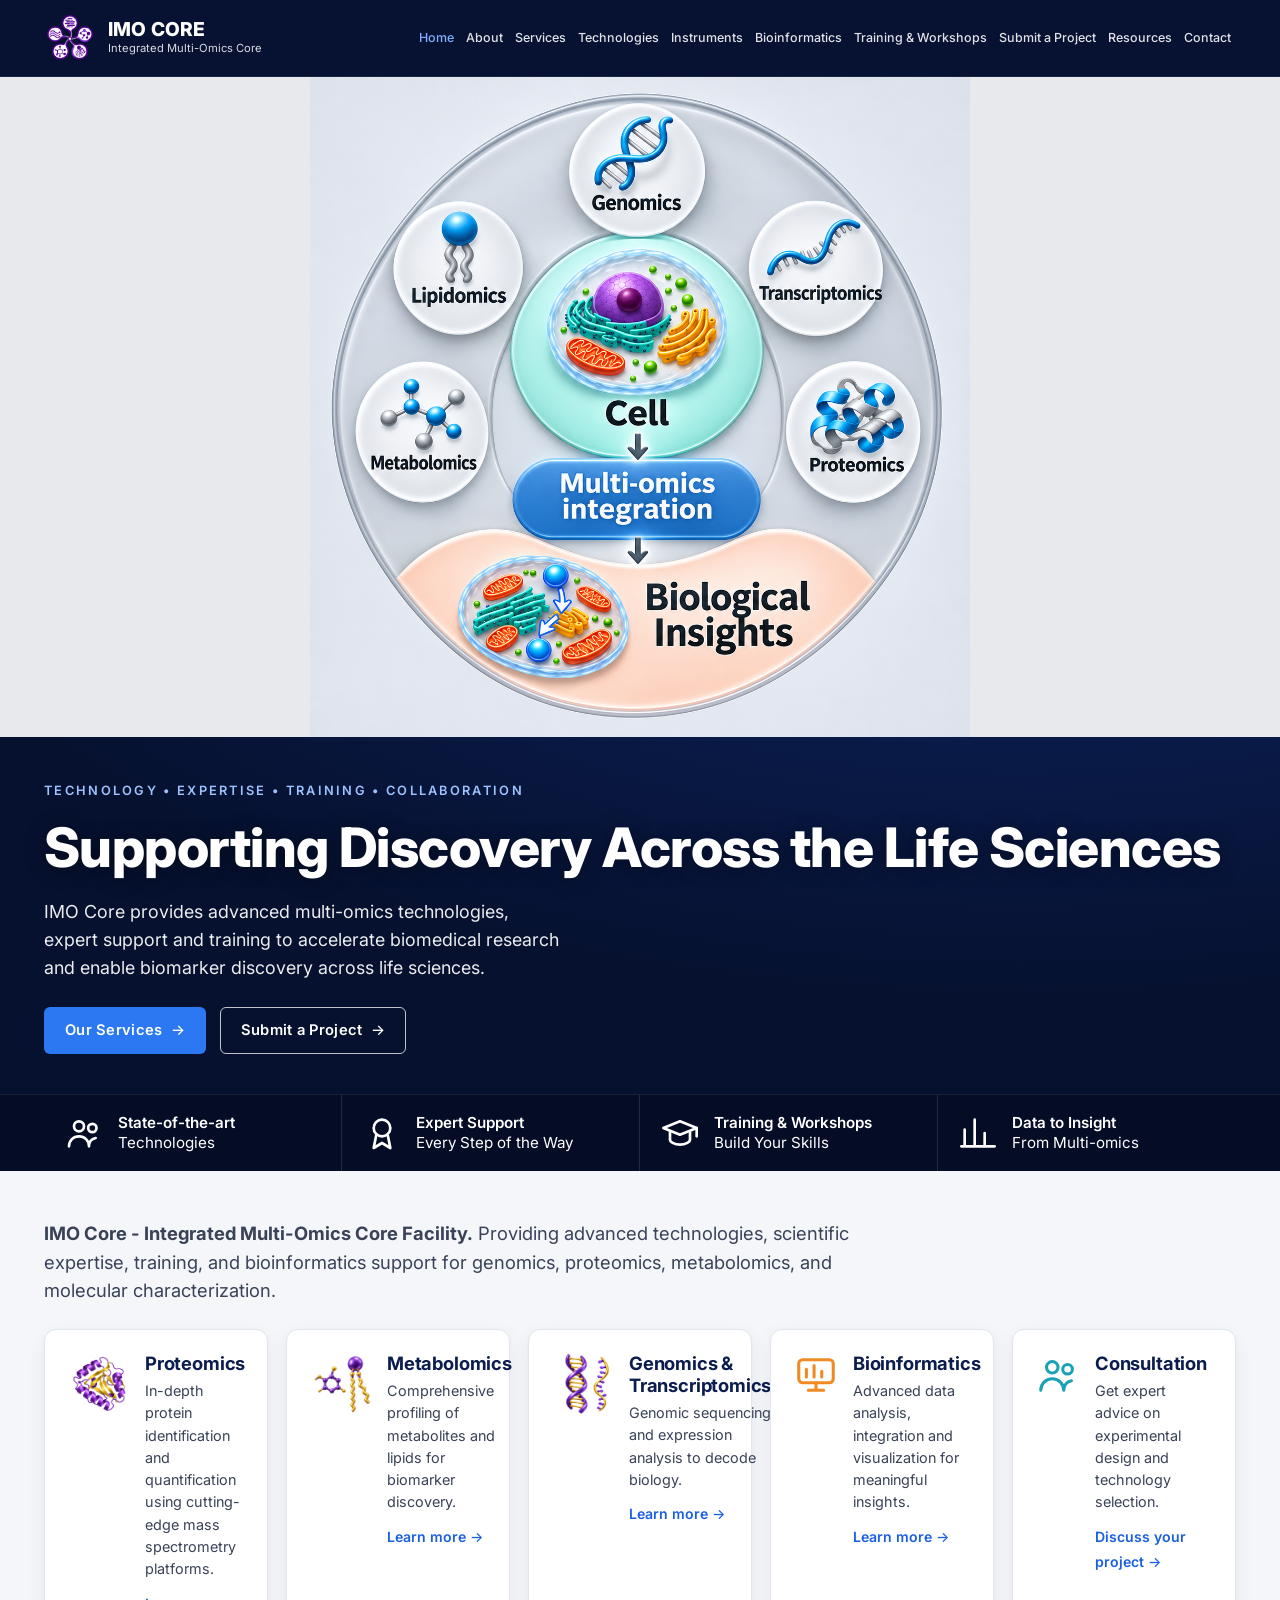
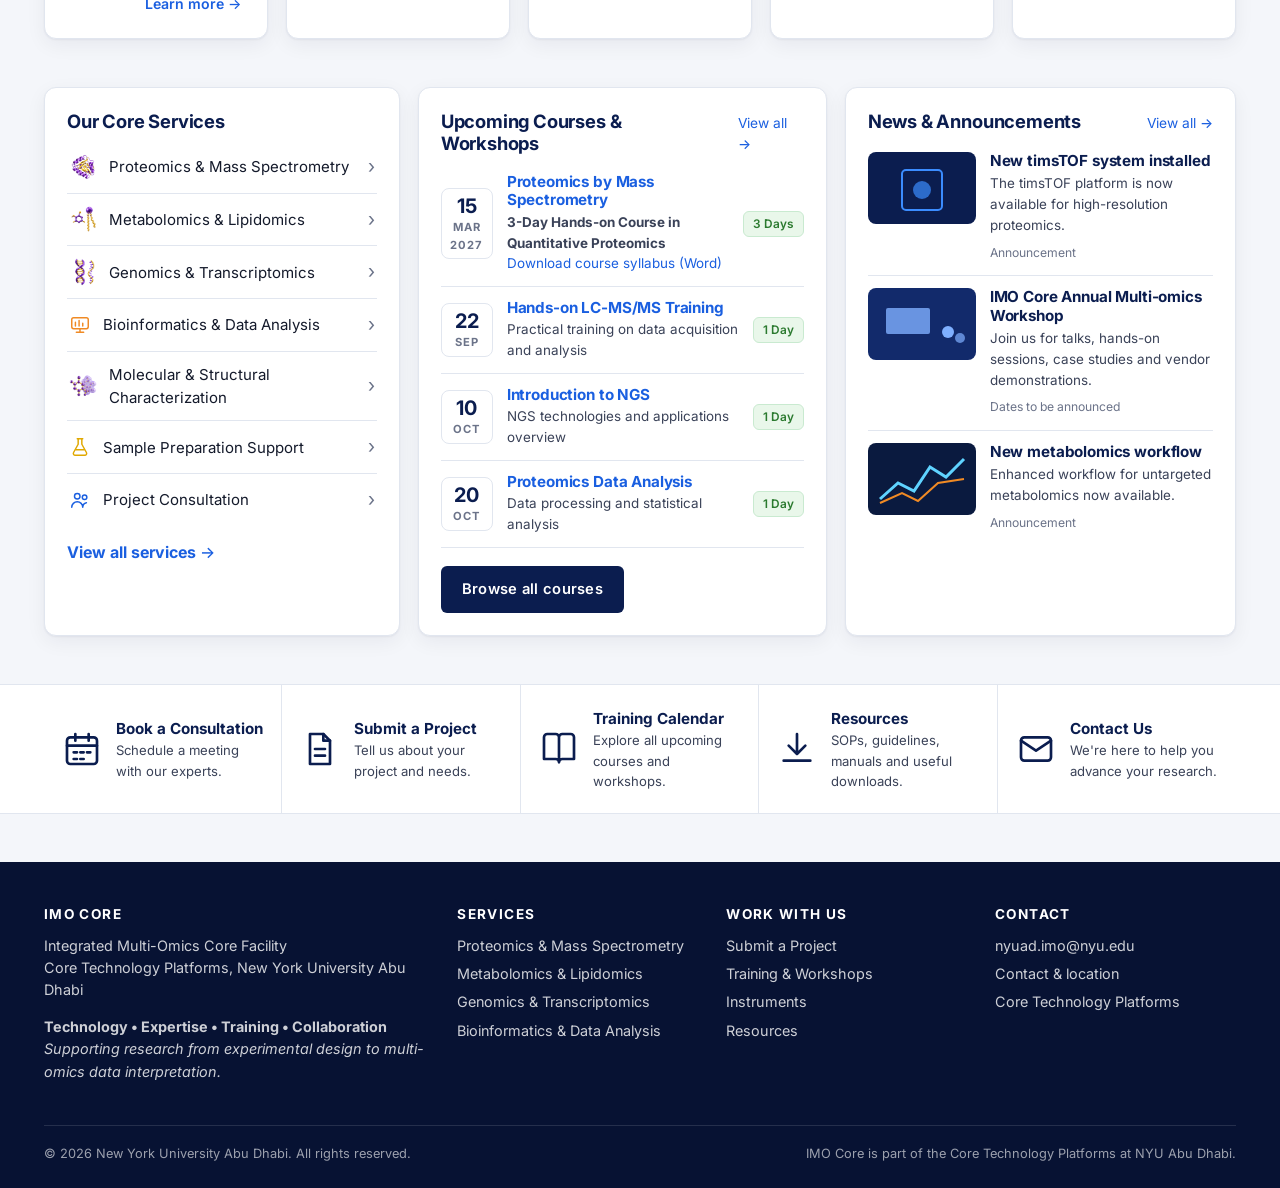
==== commit 813e813a: "Use circular cell-to-biological-insights infographic as homepage cover" ====
--- a/index.html
+++ b/index.html
@@ -28,7 +28,9 @@
 <main id="main">
 
 <section class="hero">
-  <img class="hero-art" src="assets/img/multi-omics-five-streams-cover.png" alt="Genomics, transcriptomics, lipidomics, proteomics and metabolomics converge in multi-omics integration, linking single cells to biological mechanisms." width="1672" height="941" fetchpriority="high">
+  <div class="hero-cover">
+    <img class="hero-art" src="assets/img/multi-omics-cell-flow-cover.png" alt="Genomics, transcriptomics, proteomics, metabolomics and lipidomics surround a cell, with a teal, blue and peach flow from Cell to Multi-omics integration to Biological Insights." width="1254" height="1254" fetchpriority="high">
+  </div>
   <div class="wrap">
     <span class="hero-tagline">Technology &bull; Expertise &bull; Training &bull; Collaboration</span>
     <h1>Supporting Discovery Across the Life Sciences</h1>
--- a/assets/css/style.css
+++ b/assets/css/style.css
@@ -94,7 +94,8 @@
   position: relative; color: #fff; overflow: hidden;
   background: radial-gradient(1200px 600px at 80% 30%, #1b3a8f 0%, #0b1d4f 45%, #06112f 100%);
 }
-.hero-art { display: block; width: 100%; height: auto; max-height: 600px; margin: 0 auto; object-fit: contain; }
+.hero-cover { background: #e7e9ec; }
+.hero-art { display: block; width: 100%; height: auto; max-height: 660px; margin: 0 auto; object-fit: contain; }
 .hero > .wrap { position: relative; padding: 40px 24px; max-width: var(--max); }
 .hero h1 { font-size: clamp(2.2rem, 4.5vw, 3.4rem); text-shadow: 0 2px 20px rgba(0,0,0,.4); margin-bottom: 18px; }
 .hero p { max-width: 520px; font-size: 1.12rem; color: rgba(255,255,255,.92); margin-bottom: 26px; }
